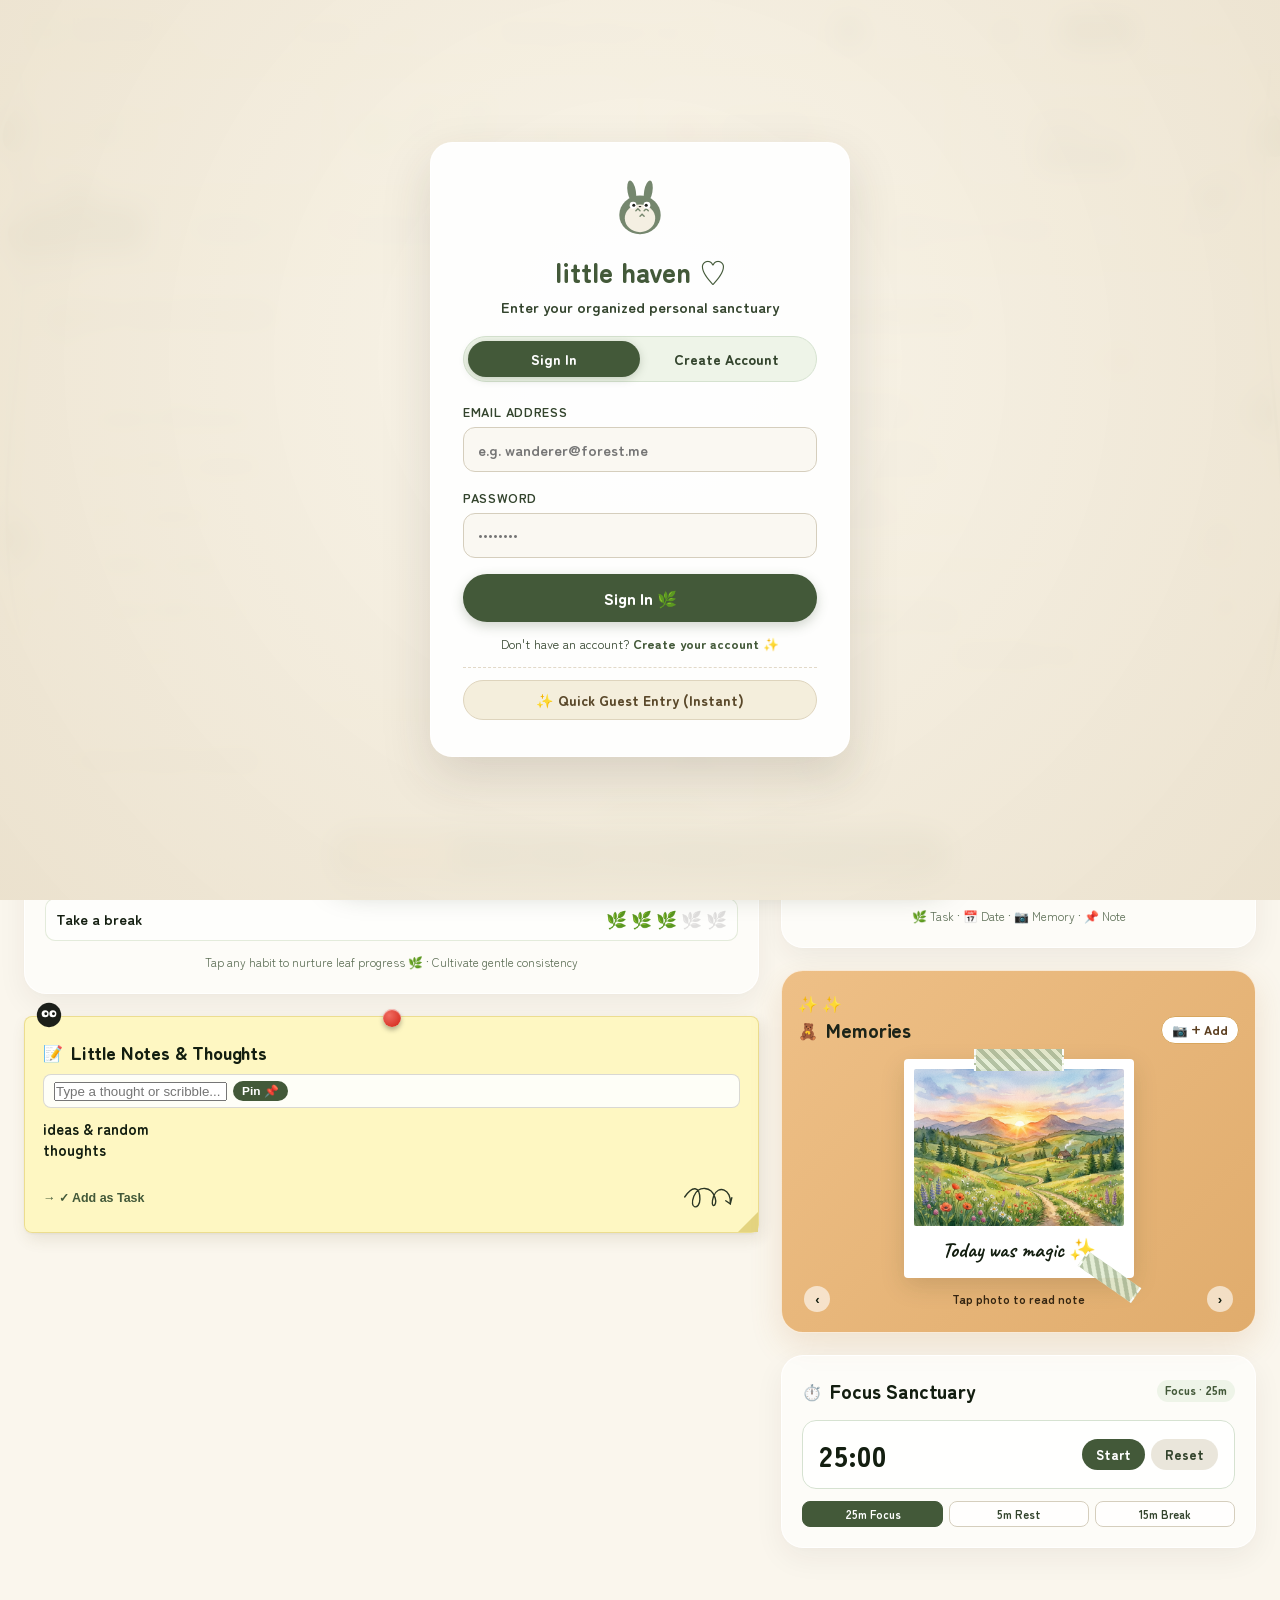
==== index.html @ bde81a7f "Initial commit" ====
<!DOCTYPE html>
<html lang="en">
<head>
  <meta charset="UTF-8">
  <meta name="viewport" content="width=device-width, initial-scale=1.0">
  <title>little haven ♡ · Cozy Studio Ghibli Forest Sanctuary Dashboard</title>
  <meta name="description" content="An organized, cozy personal life sanctuary and productivity dashboard designed with a Studio Ghibli nature aesthetic. Clear typography, structured layout, and calming ambient sounds.">
  
  <link rel="icon" type="image/svg+xml" href="data:image/svg+xml,<svg xmlns='http://www.w3.org/2000/svg' viewBox='0 0 32 32'><circle cx='16' cy='16' r='14' fill='%23475E3E'/><path d='M16 6 C10 12 10 20 16 26 C22 20 22 12 16 6 Z' fill='%23DCE3C8'/></svg>">
  
  <link rel="stylesheet" href="css/style.css">
</head>
<body>

  <!-- ========================================================================
       1. Login Page Gateway Overlay (Two Options: Sign In & Create Account)
       ======================================================================== -->
  <div class="login-gateway-overlay" id="loginGatewayOverlay">
    <div class="login-card">
      <!-- Totoro Welcome Icon -->
      <div class="login-totoro-icon">
        <svg viewBox="0 0 80 84" width="56" height="58">
          <ellipse cx="28" cy="18" rx="6" ry="16" fill="#75876E" transform="rotate(-10 28 18)" />
          <ellipse cx="52" cy="18" rx="6" ry="16" fill="#75876E" transform="rotate(10 52 18)" />
          <ellipse cx="40" cy="52" rx="30" ry="28" fill="#75876E" />
          <ellipse cx="40" cy="57" rx="22" ry="20" fill="#F4EFE2" />
          <path d="M34 46 L37 43 L40 46 M46 46 L49 43 L52 46 M40 54 L43 51 L46 54" stroke="#75876E" stroke-width="2" stroke-linecap="round" fill="none" />
          <circle cx="30" cy="38" r="5" fill="#FFFFFF" />
          <circle cx="50" cy="38" r="5" fill="#FFFFFF" />
          <circle cx="31" cy="38" r="2.2" fill="#1C1F1A" />
          <circle cx="49" cy="38" r="2.2" fill="#1C1F1A" />
          <ellipse cx="40" cy="40" rx="2" ry="1" fill="#1C1F1A" />
        </svg>
      </div>

      <h2 class="login-title">little haven ♡</h2>
      <p class="login-subtitle">Enter your organized personal sanctuary</p>

      <!-- Two-Option Switch: Sign In & Create Your Account -->
      <div class="login-tabs-bar">
        <button type="button" class="login-tab-pill active" id="authTabBtnSignin" onclick="App.switchAuthTab('signin')">
          Sign In
        </button>
        <button type="button" class="login-tab-pill" id="authTabBtnRegister" onclick="App.switchAuthTab('register')">
          Create Account
        </button>
      </div>

      <!-- Auth Error Alert -->
      <div class="auth-error-msg" id="authErrorMessage"></div>

      <!-- Option 1: Sign In Form -->
      <form id="authFormSignin" onsubmit="App.handleSignIn(event);">
        <div class="login-form-group">
          <label class="login-label" for="loginEmail">Email Address</label>
          <input type="email" id="loginEmail" class="login-input" placeholder="e.g. wanderer@forest.me" required />
        </div>

        <div class="login-form-group">
          <label class="login-label" for="loginPassword">Password</label>
          <input type="password" id="loginPassword" class="login-input" placeholder="••••••••" required />
        </div>

        <button type="submit" class="login-btn-submit">
          Sign In 🌿
        </button>

        <p style="margin-top:12px; font-size:0.8rem; color:var(--c-text-muted);">
          Don't have an account? 
          <a href="javascript:void(0)" onclick="App.switchAuthTab('register')" style="color:var(--c-bar-green); font-weight:800; text-decoration:none;">Create your account ✨</a>
        </p>
      </form>

      <!-- Option 2: Create Your Account Form -->
      <form id="authFormRegister" style="display:none;" onsubmit="App.handleRegister(event);">
        <div class="login-form-group">
          <label class="login-label" for="regName">Your Name / Nickname</label>
          <input type="text" id="regName" class="login-input" placeholder="e.g. Forest Wanderer" required />
        </div>

        <div class="login-form-group">
          <label class="login-label" for="regEmail">Email Address</label>
          <input type="email" id="regEmail" class="login-input" placeholder="e.g. wanderer@forest.me" required />
        </div>

        <div class="login-form-group">
          <label class="login-label" for="regPassword">Create Password</label>
          <input type="password" id="regPassword" class="login-input" placeholder="At least 6 characters" minlength="4" required />
        </div>

        <div class="login-form-group">
          <label class="login-label" for="regConfirmPassword">Confirm Password</label>
          <input type="password" id="regConfirmPassword" class="login-input" placeholder="Repeat password" minlength="4" required />
        </div>

        <button type="submit" class="login-btn-submit" style="background:#557248;">
          Create Your Account 🌸
        </button>

        <p style="margin-top:12px; font-size:0.8rem; color:var(--c-text-muted);">
          Already have an account? 
          <a href="javascript:void(0)" onclick="App.switchAuthTab('signin')" style="color:var(--c-bar-green); font-weight:800; text-decoration:none;">Sign In 🌿</a>
        </p>
      </form>

      <div style="margin-top: 14px; border-top: 1px dashed #E2D9C8; padding-top: 12px;">
        <button type="button" class="login-guest-btn" onclick="App.quickGuestLogin()">
          ✨ Quick Guest Entry (Instant)
        </button>
      </div>
    </div>
  </div>

  <!-- Ambient Floating Leaves Canvas -->
  <canvas id="ambientLeavesCanvas" class="ambient-particles-canvas"></canvas>

  <!-- Left Ivy Leaves & Vine Frame (With Corner Soot Sprites & Acorns) -->
  <div class="side-ivy-container side-ivy-left" aria-hidden="true">
    <svg viewBox="0 0 140 700" width="140" height="700" fill="none">
      <path d="M20 0 Q 35 150 15 320 T 25 580" stroke="#465B3E" stroke-width="3" stroke-linecap="round" />
      <path d="M25 60 Q 65 90 70 140" stroke="#5B7347" stroke-width="2" />
      <path d="M20 200 Q 60 220 55 280" stroke="#5B7347" stroke-width="2" />
      <path d="M22 380 Q 70 410 60 480" stroke="#5B7347" stroke-width="2" />
      <path d="M15 40 C -5 60 0 90 25 80 C 45 70 35 45 15 40 Z" fill="#5A7347" />
      <path d="M68 135 C 50 120 60 90 85 105 C 105 120 90 150 68 135 Z" fill="#6B8554" />
      <path d="M22 190 C 0 170 5 140 30 155 C 50 170 40 200 22 190 Z" fill="#526A40" />
      <path d="M55 275 C 35 260 45 230 70 245 C 90 260 75 290 55 275 Z" fill="#6B8554" />
      <path d="M18 490 C -2 470 5 440 28 455 C 48 470 38 500 18 490 Z" fill="#5A7347" />
      <path d="M48 560 C 30 545 40 515 65 530 C 85 545 70 575 48 560 Z" fill="#6B8554" />
      
      <!-- Top Left Acorns -->
      <g transform="translate(18, 95)">
        <ellipse cx="6" cy="4" rx="7" ry="4" fill="#624220" />
        <ellipse cx="6" cy="11" rx="6" ry="7" fill="#C28B4E" />
      </g>
      <g transform="translate(28, 102)">
        <ellipse cx="6" cy="4" rx="6" ry="3.5" fill="#624220" />
        <ellipse cx="6" cy="10" rx="5" ry="6.5" fill="#D49A58" />
      </g>

      <!-- Top Left Soot Sprite -->
      <g class="soot-sprite-buddy" transform="translate(58, 38)" style="cursor:pointer;" title="Click soot sprite!">
        <circle cx="16" cy="16" r="14" fill="#1C1F1A" />
        <circle cx="11" cy="13" r="5" fill="#FFFFFF" />
        <circle cx="21" cy="13" r="5" fill="#FFFFFF" />
        <circle cx="12" cy="13" r="2" fill="#151713" />
        <circle cx="22" cy="13" r="2" fill="#151713" />
      </g>

      <!-- Bottom Left Soot Sprite -->
      <g class="soot-sprite-buddy" transform="translate(36, 510)" style="cursor:pointer;" title="Click soot sprite!">
        <circle cx="16" cy="16" r="14" fill="#1C1F1A" />
        <circle cx="11" cy="13" r="5" fill="#FFFFFF" />
        <circle cx="21" cy="13" r="5" fill="#FFFFFF" />
        <circle cx="12" cy="13" r="2" fill="#151713" />
        <circle cx="22" cy="13" r="2" fill="#151713" />
      </g>
    </svg>
  </div>

  <!-- Right Ivy Leaves & Vine Frame -->
  <div class="side-ivy-container side-ivy-right" aria-hidden="true">
    <svg viewBox="0 0 140 700" width="140" height="700" fill="none">
      <path d="M120 0 Q 105 160 125 340 T 115 620" stroke="#465B3E" stroke-width="3" stroke-linecap="round" />
      <path d="M120 70 Q 75 100 70 150" stroke="#5B7347" stroke-width="2" />
      <path d="M125 45 C 145 65 140 95 115 85 C 95 75 105 50 125 45 Z" fill="#5A7347" />
      <path d="M72 145 C 90 130 80 100 55 115 C 35 130 50 160 72 145 Z" fill="#6B8554" />
      <path d="M110 320 C 130 340 125 370 100 360 C 80 350 90 325 110 320 Z" fill="#5A7347" />
      <path d="M75 480 C 95 465 85 435 60 450 C 40 465 55 495 75 480 Z" fill="#6B8554" />
      
      <!-- Top Right Soot Sprite -->
      <g class="soot-sprite-buddy" transform="translate(62, 85)" style="cursor:pointer;" title="Click soot sprite!">
        <circle cx="16" cy="16" r="14" fill="#1C1F1A" />
        <circle cx="11" cy="14" r="5" fill="#FFFFFF" />
        <circle cx="21" cy="14" r="5" fill="#FFFFFF" />
        <circle cx="11" cy="14" r="2" fill="#151713" />
        <circle cx="21" cy="14" r="2" fill="#151713" />
      </g>

      <!-- Bottom Right Mushroom -->
      <g transform="translate(38, 545)">
        <path d="M18 20 C 8 20 6 10 18 8 C 30 10 28 20 18 20 Z" fill="#C94A3D" />
        <circle cx="14" cy="13" r="1.5" fill="#FFF5EA" />
        <circle cx="22" cy="12" r="1.2" fill="#FFF5EA" />
        <path d="M16 20 L16 30 L20 30 L20 20 Z" fill="#F4EEDC" />
      </g>

      <!-- Bottom Right Soot Sprite with Konpeito Candy -->
      <g class="soot-sprite-buddy" transform="translate(60, 520)" style="cursor:pointer;" title="Click soot sprite!">
        <circle cx="16" cy="16" r="14" fill="#1C1F1A" />
        <circle cx="11" cy="14" r="5" fill="#FFFFFF" />
        <circle cx="21" cy="14" r="5" fill="#FFFFFF" />
        <circle cx="11" cy="14" r="2" fill="#151713" />
        <circle cx="21" cy="14" r="2" fill="#151713" />
        <!-- Little Star Candy -->
        <polygon points="4,22 6,26 10,26 7,29 8,33 4,30 0,33 1,29 -2,26 2,26" fill="#F7D486" />
      </g>
    </svg>
  </div>

  <!-- ========================================================================
       Executive Dashboard Top Bar (Branding, Live Clock, Soundscape, Profile)
       ======================================================================== -->
  <header class="top-bar-full">
    <div class="top-bar-inner">
      <!-- Left: Logo & Sanctuary Status -->
      <div class="top-brand-left" onclick="App.switchDashboardView('overview')" title="little haven sanctuary · Return to Overview">
        <div class="brand-crest-leaf">🌿</div>
        <div class="brand-text-block">
          <div class="brand-title">little haven <span class="brand-heart-sparkle">♡</span></div>
          <div class="brand-status-tag"><span class="status-pulse-dot"></span> Desk Sanctuary Active</div>
        </div>
      </div>

      <!-- Center: Live Real-Time Clock & Rotating Quote -->
      <div class="top-center-chronos">
        <div class="live-clock-pill">
          <span class="live-clock-time" id="liveClockTime">12:00 PM</span>
          <span class="live-clock-sep">•</span>
          <span class="live-clock-date" id="liveClockDate">Thursday, Oct 16</span>
        </div>
        <div class="cozy-quote-pill" title="Click for new inspiration" onclick="App.shuffleQuote()">
          <span class="quote-leaf">✨</span>
          <span class="quote-text" id="dailyQuoteText">Take today one thing at a time ✨</span>
          <button class="quote-refresh-btn" type="button" title="Shuffle quote">↻</button>
        </div>
      </div>

      <!-- Right: Ambient Audio Controller, Quick Add, User Profile -->
      <div class="top-actions-right">
        <!-- Ambient Forest Soundscape Mini Player -->
        <div class="ambient-sound-pill" id="ambientSoundPill" title="Forest Soundscape Sanctuary">
          <button type="button" class="sound-play-toggle-btn" id="soundPlayToggleBtn" onclick="App.toggleAmbientSound()" title="Toggle ambient sounds">
            <span id="soundPlayIcon">▶</span>
          </button>
          <div class="sound-track-info">
            <div class="sound-wave-bars" id="soundWaveBars">
              <span></span><span></span><span></span><span></span>
            </div>
            <select class="sound-track-select" id="soundTrackSelect" onchange="App.changeAmbientTrack(this.value)">
              <option value="rain">🌧️ Rain</option>
              <option value="breeze">🍃 Breeze</option>
              <option value="birds">🐦 Birds</option>
            </select>
          </div>
          <input type="range" class="sound-vol-slider" id="soundVolSlider" min="0" max="1" step="0.05" value="0.45" oninput="App.changeAmbientVolume(this.value)" title="Volume Slider" />
        </div>

        <!-- Quick "+ New" Master Add Action -->
        <div class="quick-add-dropdown-container">
          <button type="button" class="btn-quick-add-master" onclick="App.toggleQuickAddMenu()" title="Quick Add New Item">
            <span class="plus-symbol">+</span> <span>New</span>
          </button>
          <div class="quick-add-menu-popover" id="quickAddMenuPopover">
            <button type="button" onclick="App.openQuickAddTask()"><span class="menu-icon">✓</span> Add Task</button>
            <button type="button" onclick="App.openQuickAddEvent()"><span class="menu-icon">📅</span> Add Date/Event</button>
            <button type="button" onclick="App.openQuickAddNote()"><span class="menu-icon">📝</span> Add Sticky Note</button>
            <button type="button" onclick="App.openAddMemoryModal()"><span class="menu-icon">📷</span> Save Memory Photo</button>
          </div>
        </div>

        <!-- User Profile Pill -->
        <button type="button" class="user-profile-crest-btn" onclick="App.openAccountModal()" title="View Account & Stats">
          <span class="user-crest-avatar">🍃</span>
          <span class="user-crest-name" id="topBarUserName">Wanderer</span>
        </button>
      </div>
    </div>
  </header>

  <!-- ========================================================================
       Dashboard Container & Organized Architecture
       ======================================================================== -->
  <div class="dashboard-wrapper">

    <!-- KPI Metrics Summary Ribbon (4 Organized At-A-Glance Metric Tiles) -->
    <section class="dashboard-kpi-strip" aria-label="Sanctuary Metrics Overview">
      <!-- Metric 1: Tasks Today Progress -->
      <div class="kpi-card kpi-card-tasks" onclick="App.switchDashboardView('tasks')" title="Click to view full Task Board">
        <div class="kpi-icon-badge">📋</div>
        <div class="kpi-content">
          <div class="kpi-label">Today's Tasks</div>
          <div class="kpi-value-row">
            <span class="kpi-main-num" id="kpiTasksDone">0</span>
            <span class="kpi-sub-num" id="kpiTasksTotal">/ 0 done</span>
            <span class="kpi-badge-pct" id="kpiTasksPct">0%</span>
          </div>
          <div class="kpi-progress-track">
            <div class="kpi-progress-fill" id="kpiTasksFill" style="width: 0%;"></div>
          </div>
        </div>
      </div>

      <!-- Metric 2: Habit Garden Streaks -->
      <div class="kpi-card kpi-card-habits" onclick="App.switchDashboardView('habits')" title="Click to view Habit Garden">
        <div class="kpi-icon-badge">🌱</div>
        <div class="kpi-content">
          <div class="kpi-label">Habit Garden</div>
          <div class="kpi-value-row">
            <span class="kpi-main-num" id="kpiHabitsNurtured">0</span>
            <span class="kpi-sub-num" id="kpiHabitsTotal">/ 3 nurtured</span>
            <span class="kpi-badge-pct" id="kpiHabitsStreak">Streaks Active</span>
          </div>
          <div class="kpi-leaf-row" id="kpiHabitLeaves">
            <span class="kpi-mini-leaf">🍃</span>
            <span class="kpi-mini-leaf">🍃</span>
            <span class="kpi-mini-leaf">🍃</span>
          </div>
        </div>
      </div>

      <!-- Metric 3: Next Upcoming Milestone -->
      <div class="kpi-card kpi-card-agenda" onclick="App.switchDashboardView('calendar')" title="Click to view Calendar & Events">
        <div class="kpi-icon-badge">📅</div>
        <div class="kpi-content">
          <div class="kpi-label">Next Deadline</div>
          <div class="kpi-deadline-title" id="kpiNextEventTitle">Submissions 📋</div>
          <div class="kpi-deadline-time" id="kpiNextEventDays">In 3 days</div>
        </div>
      </div>

      <!-- Metric 4: Focus Pomodoro Sanctuary Preview -->
      <div class="kpi-card kpi-card-focus" onclick="App.switchDashboardView('focus')" title="Click to enter Focus Sanctuary">
        <div class="kpi-icon-badge">⏱️</div>
        <div class="kpi-content">
          <div class="kpi-label">Focus Sanctuary</div>
          <div class="kpi-value-row">
            <span class="kpi-main-num" id="kpiFocusTime">25:00</span>
            <span class="kpi-focus-status" id="kpiFocusStatus">Ready</span>
          </div>
          <div class="kpi-focus-actions">
            <button type="button" class="kpi-btn-focus-quick" id="kpiQuickFocusBtn" onclick="event.stopPropagation(); App.togglePomodoro();">
              ▶ Start Focus
            </button>
          </div>
        </div>
      </div>
    </section>

    <!-- Organized Dashboard Navigation & View Bar -->
    <nav class="dashboard-tabs-nav" aria-label="Dashboard Workspace Views">
      <div class="dash-tabs-scroll-container">
        <button type="button" class="dash-tab-btn active" data-view="overview" onclick="App.switchDashboardView('overview')">
          <span class="tab-icon">🌿</span>
          <span>Overview</span>
        </button>
        <button type="button" class="dash-tab-btn" data-view="tasks" onclick="App.switchDashboardView('tasks')">
          <span class="tab-icon">✓</span>
          <span>Task Board</span>
          <span class="tab-counter-badge" id="tabBadgeTasks">0</span>
        </button>
        <button type="button" class="dash-tab-btn" data-view="calendar" onclick="App.switchDashboardView('calendar')">
          <span class="tab-icon">📅</span>
          <span>Calendar & Agenda</span>
        </button>
        <button type="button" class="dash-tab-btn" data-view="habits" onclick="App.switchDashboardView('habits')">
          <span class="tab-icon">🌱</span>
          <span>Habits Garden</span>
        </button>
        <button type="button" class="dash-tab-btn" data-view="notes" onclick="App.switchDashboardView('notes')">
          <span class="tab-icon">📝</span>
          <span>Notes & Scratchpad</span>
        </button>
        <button type="button" class="dash-tab-btn" data-view="memories" onclick="App.switchDashboardView('memories')">
          <span class="tab-icon">📷</span>
          <span>Memories Scrapbook</span>
        </button>
        <button type="button" class="dash-tab-btn" data-view="focus" onclick="App.switchDashboardView('focus')">
          <span class="tab-icon">⏱️</span>
          <span>Focus Pomodoro</span>
        </button>
      </div>
    </nav>

    <!-- ======================================================================
         VIEW 1: OVERVIEW DASHBOARD (Master 2-Column Structured Sanctuary Desk)
         ====================================================================== -->
    <main class="dashboard-view-panel active" id="viewOverview">
      <div class="organized-dashboard-grid">

        <!-- Left Column: Primary Productivity Hub (62% width) -->
        <div class="dash-col-primary">

          <!-- 1. Daily Tasks Hub -->
          <div class="haven-card task-card-hub" id="cardTasksOverview">
            <!-- Totoro Buddy Sitting on Top Left of Task Card -->
            <div class="totoro-buddy" id="totoroBuddy" title="Totoro says: One gentle step at a time! 🌿">
              <svg viewBox="0 0 80 84" width="42" height="44">
                <ellipse cx="28" cy="18" rx="6" ry="16" fill="#75876E" transform="rotate(-10 28 18)" />
                <ellipse cx="52" cy="18" rx="6" ry="16" fill="#75876E" transform="rotate(10 52 18)" />
                <ellipse cx="40" cy="52" rx="30" ry="28" fill="#75876E" />
                <ellipse cx="40" cy="57" rx="22" ry="20" fill="#F4EFE2" />
                <path d="M34 46 L37 43 L40 46 M46 46 L49 43 L52 46 M40 54 L43 51 L46 54" stroke="#75876E" stroke-width="2" stroke-linecap="round" fill="none" />
                <circle cx="30" cy="38" r="5" fill="#FFFFFF" />
                <circle cx="50" cy="38" r="5" fill="#FFFFFF" />
                <circle cx="31" cy="38" r="2.2" fill="#1C1F1A" />
                <circle cx="49" cy="38" r="2.2" fill="#1C1F1A" />
                <ellipse cx="40" cy="40" rx="2" ry="1" fill="#1C1F1A" />
              </svg>
            </div>

            <div class="acorns-decor-top">
              <svg viewBox="0 0 40 40" width="32" height="32">
                <g transform="rotate(15 20 20)">
                  <ellipse cx="14" cy="12" rx="7" ry="4" fill="#583818" />
                  <ellipse cx="14" cy="18" rx="6" ry="8" fill="#C88E4B" />
                  <ellipse cx="26" cy="14" rx="6.5" ry="3.8" fill="#583818" />
                  <ellipse cx="26" cy="20" rx="5.5" ry="7.5" fill="#D49A58" />
                </g>
              </svg>
            </div>

            <div class="card-title-row">
              <div class="card-title-left">
                <span class="card-leaf-icon">🌿</span>
                <h2 class="card-title">Daily Tasks & Checklist</h2>
              </div>
              <!-- Filter chips for fast task scoping -->
              <div class="task-filter-pills-row">
                <button type="button" class="task-pill-filter active" data-filter="all" onclick="App.setTaskFilter('all')">All</button>
                <button type="button" class="task-pill-filter" data-filter="today" onclick="App.setTaskFilter('today')">Today</button>
                <button type="button" class="task-pill-filter" data-filter="upcoming" onclick="App.setTaskFilter('upcoming')">Upcoming</button>
                <button type="button" class="task-pill-filter" data-filter="done" onclick="App.setTaskFilter('done')">Completed</button>
              </div>
            </div>

            <!-- Dynamic Inline Add Task Input -->
            <form class="task-add-bar-top" onsubmit="event.preventDefault(); App.addInlineTask();">
              <input type="text" id="taskInlineInput" class="task-add-input-main" placeholder="Add a new gentle task..." required />
              <select id="taskInlineCategory" class="task-add-category-select" title="Choose category">
                <option value="General">General</option>
                <option value="GATE Prep">GATE Prep</option>
                <option value="NPTEL">NPTEL</option>
                <option value="Coding">Coding</option>
                <option value="Study">Study</option>
                <option value="Wellness">Wellness</option>
              </select>
              <input type="date" id="taskInlineDate" class="task-add-date-input" title="Scheduled date" />
              <button type="submit" class="btn-task-add-submit" title="Add & save task">+</button>
            </form>

            <!-- Tasks List Container -->
            <div class="task-pills-list" id="tasksListContainer">
              <!-- Rendered dynamically by App.renderTasks() -->
            </div>
          </div>

          <!-- 2. Goals & Habits Garden -->
          <div class="haven-card habit-card-hub" id="cardHabitsOverview">
            <div class="card-title-row">
              <div class="card-title-left">
                <span class="card-sprout-icon">🌱</span>
                <h2 class="card-title">Goals & Habit Garden</h2>
              </div>
              <button type="button" class="card-action-mini-btn" onclick="App.toggleAddHabitForm()">+ Add Habit</button>
            </div>

            <!-- Inline Add Habit Form (Collapsible) -->
            <form id="inlineAddHabitForm" style="display:none; margin-bottom:12px; gap:8px;" onsubmit="event.preventDefault(); App.saveInlineHabit();">
              <input type="text" id="newHabitNameInput" placeholder="Habit name (e.g. Morning Tea & Reading 🍵)..." class="task-add-input-main" style="padding:8px 12px; background:#FFF; border:1px solid #C4D6BD; border-radius:10px;" required />
              <button type="submit" class="btn-task-add-submit" style="width:auto; padding:0 14px; border-radius:10px; font-size:0.85rem;">Save</button>
            </form>

            <!-- Habits Branch Items -->
            <div class="habits-branch-items" id="habitsListContainer">
              <!-- Rendered dynamically by App.renderHabits() -->
            </div>

            <p class="habit-footer-tip">
              Tap any habit to nurture leaf progress 🌿 · Cultivate gentle consistency
            </p>
          </div>

          <!-- 3. Little Notes & Thoughts Scratchpad -->
          <div class="haven-card notes-card-hub" id="cardNotesOverview">
            <div class="sticky-note-card">
              <div class="sticky-push-pin-red"></div>
              
              <!-- Soot Sprite Perch -->
              <div class="soot-sprite-note-perch" title="A soot sprite watching over your doodles!">
                <svg viewBox="0 0 100 100" width="32" height="32">
                  <circle cx="50" cy="50" r="38" fill="#1C1F1A" />
                  <circle cx="38" cy="46" r="11" fill="#FFFFFF" />
                  <circle cx="62" cy="46" r="11" fill="#FFFFFF" />
                  <circle cx="40" cy="46" r="4.5" fill="#151713" />
                  <circle cx="64" cy="46" r="4.5" fill="#151713" />
                </svg>
              </div>

              <div>
                <div class="card-title-row" style="margin-bottom:8px;">
                  <div class="card-title-left">
                    <span>📝</span>
                    <h2 class="card-title" style="font-size:1.15rem;">Little Notes & Thoughts</h2>
                  </div>
                </div>

                <!-- Prompt-Free Inline Add Thought Input -->
                <form class="thought-add-bar-inline" onsubmit="event.preventDefault(); App.addInlineThought();">
                  <input type="text" id="thoughtInlineInput" class="thought-add-input-main" placeholder="Type a thought or scribble..." required />
                  <button type="submit" class="btn-thought-pin">Pin 📌</button>
                </form>

                <div class="note-body-text" id="stickyNoteContent">
                  ideas & random<br>thoughts
                </div>
              </div>

              <div style="display:flex; align-items:center; justify-content:space-between; margin-top:10px;">
                <button type="button" class="mini-creation-sketch" onclick="App.convertNoteToTask()" title="Click to convert note into a task!">
                  → ✓ Add as Task
                </button>

                <svg viewBox="0 0 80 50" width="65" height="38" fill="none" stroke="#2B3624" stroke-width="1.8" stroke-linecap="round">
                  <path d="M10 25 C 20 10 30 10 30 28 C 30 42 15 42 22 24 C 28 10 45 10 50 26 C 54 38 42 42 48 24 C 54 8 72 15 70 34" />
                  <path d="M64 30 L 70 34 L 72 26" stroke-width="1.8" />
                </svg>
              </div>
            </div>
          </div>

        </div>

        <!-- Right Column: Timeline, Calendar & Serenity Widgets (38% width) -->
        <div class="dash-col-secondary">

          <!-- 4. Upcoming Deadlines & Milestones -->
          <div class="haven-card dates-card-hub" id="cardDatesOverview">
            <div class="dates-decor-mushrooms">
              <svg viewBox="0 0 50 50" width="36" height="36">
                <path d="M22 28 C 12 28 10 16 22 14 C 34 16 32 28 22 28 Z" fill="#C94A3D" />
                <circle cx="18" cy="20" r="1.8" fill="#FFF5EA" />
                <circle cx="25" cy="18" r="1.5" fill="#FFF5EA" />
                <path d="M20 28 L20 40 L24 40 L24 28 Z" fill="#F4EEDC" />
                <path d="M34 32 C 26 32 26 22 34 20 C 42 22 42 32 34 32 Z" fill="#D98A52" />
                <path d="M33 32 L33 42 L36 42 L36 32 Z" fill="#F4EEDC" />
              </svg>
            </div>

            <div class="card-title-row">
              <div class="card-title-left">
                <span class="card-calendar-icon">📅</span>
                <h2 class="card-title">Upcoming Dates</h2>
              </div>
            </div>

            <!-- Inline Add Date Bar -->
            <form class="date-add-bar-inline" onsubmit="event.preventDefault(); App.addInlineUpcomingDate();">
              <input type="text" id="dateInlineTitle" class="date-add-input-main" placeholder="Event / submission..." required />
              <input type="date" id="dateInlineDate" class="date-add-date-picker" required />
              <button type="submit" class="btn-date-add-submit" title="Add date">+</button>
            </form>

            <!-- Timeline Agenda Container -->
            <div class="dates-timeline" id="milestonesListContainer">
              <!-- Rendered dynamically by App.renderMilestones() -->
            </div>
          </div>

          <!-- 5. Calendar Sanctuary Desk -->
          <div class="haven-card calendar-desk-hub" id="cardCalendarOverview">
            <div class="card-title-row">
              <div class="card-title-left">
                <span>📆</span>
                <h2 class="card-title">Calendar Desk</h2>
              </div>
            </div>

            <!-- Month & Year Navigation -->
            <div class="calendar-card-mini-nav">
              <button type="button" class="cal-mini-arrow-btn" onclick="App.calPrevMonth()" title="Previous month">‹</button>
              <span class="cal-mini-heading" id="calMiniMonthHeading">OCTOBER 2026</span>
              <button type="button" class="cal-mini-arrow-btn" onclick="App.calNextMonth()" title="Next month">›</button>
            </div>

            <!-- Mini Calendar Days Header -->
            <div class="calendar-mini-grid" style="margin-bottom:4px;">
              <div class="cal-mini-header-day">S</div>
              <div class="cal-mini-header-day">M</div>
              <div class="cal-mini-header-day">T</div>
              <div class="cal-mini-header-day">W</div>
              <div class="cal-mini-header-day">T</div>
              <div class="cal-mini-header-day">F</div>
              <div class="cal-mini-header-day">S</div>
            </div>

            <!-- Days Grid with Activity Doodlers -->
            <div class="calendar-mini-grid" id="calMiniGridDays">
              <!-- Rendered dynamically by App.renderCalendar() -->
            </div>

            <p style="font-size:0.75rem; color:var(--c-text-faint); text-align:center; margin-top:8px;">
              🌿 Task · 📅 Date · 📷 Memory · 📌 Note
            </p>
          </div>

          <!-- 6. Memories Polaroid Showcase -->
          <div class="haven-card memories-card-amber" id="cardMemoriesOverview">
            <span class="memories-sparkle-decor top-right">✨</span>
            <span class="memories-sparkle-decor bottom-left">✨</span>

            <div class="card-title-row">
              <div class="card-title-left">
                <span>🧸</span>
                <h2 class="card-title" style="color:#1C2419;">Memories</h2>
              </div>
              <button type="button" class="card-action-mini-btn" style="background:#FFF; color:#5B3E1F; border-color:#D8A65E;" onclick="App.openAddMemoryModal()">📷 + Add</button>
            </div>

            <!-- Polaroid Photo Frame -->
            <div class="polaroid-frame-container" id="polaroidCardActive" title="Click to view full memory & personal note!">
              <!-- Rendered dynamically by App.renderMemories() -->
            </div>

            <!-- Memory Navigation Controls -->
            <div class="memory-actions-row">
              <button type="button" class="mem-nav-arrow" onclick="App.prevMemory()" title="Previous memory">‹</button>
              <span style="font-size:0.75rem; color:#362612; font-weight:700;">Tap photo to read note</span>
              <button type="button" class="mem-nav-arrow" onclick="App.nextMemory()" title="Next memory">›</button>
            </div>
          </div>

          <!-- 7. Focus Pomodoro Mini Desk Widget -->
          <div class="haven-card pomodoro-mini-hub">
            <div class="card-title-row">
              <div class="card-title-left">
                <span>⏱️</span>
                <h2 class="card-title">Focus Sanctuary</h2>
              </div>
              <span class="focus-mode-badge" id="focusModeBadge">Focus · 25m</span>
            </div>

            <div class="pomodoro-mini-display">
              <div class="pomodoro-mini-time" id="pomodoroMiniTime">25:00</div>
              <div class="pomodoro-mini-controls">
                <button type="button" class="btn-pomo-ctrl main" id="pomoMiniStartBtn" onclick="App.togglePomodoro()">Start</button>
                <button type="button" class="btn-pomo-ctrl reset" onclick="App.resetPomodoro()">Reset</button>
              </div>
            </div>

            <div class="pomodoro-modes-row">
              <button type="button" class="pomo-mode-chip active" onclick="App.setPomodoroMode('focus')">25m Focus</button>
              <button type="button" class="pomo-mode-chip" onclick="App.setPomodoroMode('short')">5m Rest</button>
              <button type="button" class="pomo-mode-chip" onclick="App.setPomodoroMode('long')">15m Break</button>
            </div>
          </div>

        </div>
      </div>
    </main>

    <!-- ======================================================================
         VIEW 2: DEDICATED TASK BOARD WORKSPACE
         ====================================================================== -->
    <section class="dashboard-view-panel" id="viewTasks">
      <div class="dedicated-view-container">
        <div class="view-header-row">
          <div>
            <h2 class="view-title">✓ Task Board & Productivity</h2>
            <p class="view-subtitle">Organized by deadlines, categories, and peaceful completion.</p>
          </div>
          <button type="button" class="btn-primary-action" onclick="document.getElementById('dedicatedTaskInput').focus()">
            + New Task
          </button>
        </div>

        <!-- Task Filter & Search Toolbar -->
        <div class="dedicated-task-toolbar">
          <div class="task-search-box">
            <span>🔍</span>
            <input type="text" id="taskSearchInput" placeholder="Search tasks by keyword..." oninput="App.renderDedicatedTasks()" />
          </div>

          <!-- Status Filters -->
          <div class="task-filter-pills-row">
            <button type="button" class="task-pill-filter active" data-filter="all" onclick="App.setTaskFilter('all')">All</button>
            <button type="button" class="task-pill-filter" data-filter="today" onclick="App.setTaskFilter('today')">Today</button>
            <button type="button" class="task-pill-filter" data-filter="upcoming" onclick="App.setTaskFilter('upcoming')">Upcoming</button>
            <button type="button" class="task-pill-filter" data-filter="done" onclick="App.setTaskFilter('done')">Completed</button>
          </div>

          <!-- Category Filter Dropdown -->
          <select id="taskCategoryFilter" class="task-add-category-select" onchange="App.renderDedicatedTasks()">
            <option value="all">All Categories</option>
            <option value="General">General</option>
            <option value="GATE Prep">GATE Prep</option>
            <option value="NPTEL">NPTEL</option>
            <option value="Prep">Prep</option>
            <option value="Coding">Coding</option>
            <option value="Study">Study</option>
            <option value="Wellness">Wellness</option>
          </select>
        </div>

        <!-- Add Task Full Bar -->
        <form class="dedicated-task-add-form" onsubmit="event.preventDefault(); App.addDedicatedTask();">
          <input type="text" id="dedicatedTaskInput" placeholder="Add task title..." class="task-add-input-main" required />
          <select id="dedicatedTaskCategory" class="task-add-category-select">
            <option value="General">General</option>
            <option value="GATE Prep">GATE Prep</option>
            <option value="NPTEL">NPTEL</option>
            <option value="Prep">Prep</option>
            <option value="Coding">Coding</option>
            <option value="Study">Study</option>
            <option value="Wellness">Wellness</option>
          </select>
          <input type="date" id="dedicatedTaskDate" class="task-add-date-input" />
          <button type="submit" class="btn-primary-action">+ Add Task</button>
        </form>

        <!-- Dedicated Tasks List -->
        <div class="dedicated-tasks-grid" id="dedicatedTasksContainer">
          <!-- Rendered dynamically -->
        </div>
      </div>
    </section>

    <!-- ======================================================================
         VIEW 3: DEDICATED CALENDAR & TIMELINE
         ====================================================================== -->
    <section class="dashboard-view-panel" id="viewCalendar">
      <div class="dedicated-view-container">
        <div class="view-header-row">
          <div>
            <h2 class="view-title">📅 Calendar Sanctuary & Schedule</h2>
            <p class="view-subtitle">Review deadlines, past memories, and planned tasks across the month.</p>
          </div>
          <button type="button" class="btn-primary-action" onclick="App.openQuickAddEvent()">
            + Add Event
          </button>
        </div>

        <div class="dedicated-calendar-split">
          <!-- Big Interactive Calendar -->
          <div class="haven-card" style="min-height:480px;">
            <div class="calendar-card-mini-nav" style="margin-bottom:18px;">
              <button type="button" class="cal-mini-arrow-btn" onclick="App.calPrevMonth()">‹</button>
              <span class="cal-mini-heading" style="font-size:1.2rem;" id="dedicatedCalMonthHeading">OCTOBER 2026</span>
              <button type="button" class="cal-mini-arrow-btn" onclick="App.calNextMonth()">›</button>
            </div>

            <div class="calendar-mini-grid" style="margin-bottom:8px;">
              <div class="cal-mini-header-day">SUN</div>
              <div class="cal-mini-header-day">MON</div>
              <div class="cal-mini-header-day">TUE</div>
              <div class="cal-mini-header-day">WED</div>
              <div class="cal-mini-header-day">THU</div>
              <div class="cal-mini-header-day">FRI</div>
              <div class="cal-mini-header-day">SAT</div>
            </div>

            <div class="calendar-mini-grid" id="dedicatedCalGridDays" style="gap:8px;">
              <!-- Rendered dynamically -->
            </div>
          </div>

          <!-- Side Agenda Schedule -->
          <div class="haven-card">
            <div class="card-title-row">
              <h3 class="card-title">Timeline Agenda</h3>
              <span style="font-size:0.8rem; color:var(--c-text-faint);">Chronological</span>
            </div>
            <div class="dates-timeline" id="dedicatedMilestonesList">
              <!-- Rendered dynamically -->
            </div>
          </div>
        </div>
      </div>
    </section>

    <!-- ======================================================================
         VIEW 4: DEDICATED HABITS GARDEN
         ====================================================================== -->
    <section class="dashboard-view-panel" id="viewHabits">
      <div class="dedicated-view-container">
        <div class="view-header-row">
          <div>
            <h2 class="view-title">🌱 Goals & Habits Garden</h2>
            <p class="view-subtitle">Water your daily habits and watch your consistency blossom.</p>
          </div>
          <button type="button" class="btn-primary-action" onclick="App.toggleAddHabitForm()">
            + Add Habit
          </button>
        </div>

        <div class="habits-garden-grid" id="dedicatedHabitsContainer">
          <!-- Rendered dynamically -->
        </div>
      </div>
    </section>

    <!-- ======================================================================
         VIEW 5: DEDICATED NOTES & SCRATCHPAD
         ====================================================================== -->
    <section class="dashboard-view-panel" id="viewNotes">
      <div class="dedicated-view-container">
        <div class="view-header-row">
          <div>
            <h2 class="view-title">📝 Notes & Thoughts Scratchpad</h2>
            <p class="view-subtitle">Pin doodles, ideas, and reflections. Easily convert any thought into a task.</p>
          </div>
          <button type="button" class="btn-primary-action" onclick="App.openQuickAddNote()">
            + New Note
          </button>
        </div>

        <!-- Notes Search & Filter -->
        <div class="task-search-box" style="margin-bottom:20px; max-width:400px;">
          <span>🔍</span>
          <input type="text" id="notesSearchInput" placeholder="Search notes..." oninput="App.renderDedicatedNotes()" />
        </div>

        <div class="notes-pinboard-grid" id="dedicatedNotesContainer">
          <!-- Rendered dynamically -->
        </div>
      </div>
    </section>

    <!-- ======================================================================
         VIEW 6: DEDICATED MEMORIES SCRAPBOOK
         ====================================================================== -->
    <section class="dashboard-view-panel" id="viewMemories">
      <div class="dedicated-view-container">
        <div class="view-header-row">
          <div>
            <h2 class="view-title">📷 Memories Scrapbook</h2>
            <p class="view-subtitle">Capture gentle moments, golden hour walks, and memories to cherish.</p>
          </div>
          <button type="button" class="btn-primary-action" onclick="App.openAddMemoryModal()">
            + Add Memory Photo
          </button>
        </div>

        <div class="memories-scrapbook-grid" id="dedicatedMemoriesContainer">
          <!-- Rendered dynamically -->
        </div>
      </div>
    </section>

    <!-- ======================================================================
         VIEW 7: DEDICATED FOCUS POMODORO SANCTUARY
         ====================================================================== -->
    <section class="dashboard-view-panel" id="viewFocus">
      <div class="dedicated-view-container">
        <div class="focus-sanctuary-full">
          <div class="focus-header">
            <h2 class="view-title" style="font-size:2rem;">⏱️ Deep Focus Sanctuary</h2>
            <p class="view-subtitle">Eliminate noise. Immerse in calming focus sessions accompanied by forest audio.</p>
          </div>

          <div class="focus-mode-switcher-strip">
            <button type="button" class="pomo-mode-tab active" data-mode="focus" onclick="App.setPomodoroMode('focus')">25m Deep Work</button>
            <button type="button" class="pomo-mode-tab" data-mode="short" onclick="App.setPomodoroMode('short')">5m Tea Break</button>
            <button type="button" class="pomo-mode-tab" data-mode="long" onclick="App.setPomodoroMode('long')">15m Stroll</button>
          </div>

          <div class="focus-timer-ring-container">
            <svg class="focus-ring-svg" viewBox="0 0 300 300">
              <circle cx="150" cy="150" r="130" class="focus-ring-bg" />
              <circle cx="150" cy="150" r="130" class="focus-ring-progress" id="focusRingProgress" />
            </svg>
            <div class="focus-center-display">
              <div class="focus-huge-time" id="focusHugeTime">25:00</div>
              <div class="focus-status-text" id="focusHugeStatus">Ready for gentle focus</div>
            </div>
          </div>

          <div class="focus-action-buttons-row">
            <button type="button" class="btn-focus-master play" id="focusMasterPlayBtn" onclick="App.togglePomodoro()">
              Start Focus Session
            </button>
            <button type="button" class="btn-focus-master reset" onclick="App.resetPomodoro()">
              Reset Timer
            </button>
          </div>

          <!-- Ambient sound quick bar inside Focus view -->
          <div class="focus-sound-preset-row">
            <span style="font-size:0.85rem; font-weight:700; color:var(--c-text-muted);">Ambient Companion:</span>
            <button type="button" class="focus-sound-btn" onclick="App.startAmbientWithTrack('rain')">🌧️ Rain</button>
            <button type="button" class="focus-sound-btn" onclick="App.startAmbientWithTrack('breeze')">🍃 Breeze</button>
            <button type="button" class="focus-sound-btn" onclick="App.startAmbientWithTrack('birds')">🐦 Morning Birds</button>
            <button type="button" class="focus-sound-btn mute" onclick="App.stopAmbientSound()">🔇 Silence</button>
          </div>
        </div>
      </div>
    </section>

  </div>

  <!-- ========================================================================
       Modals: Memory Detail, Add Memory, Day Inspector, Account, Add Task
       ======================================================================== -->

  <!-- 1. Memory Detail & Note Viewer Modal -->
  <div class="modal-backdrop" id="memoryDetailModal" onclick="if(event.target === this) App.closeMemoryDetailModal()">
    <div class="modal-card-box">
      <button type="button" class="modal-close-btn" onclick="App.closeMemoryDetailModal()">✕</button>
      
      <div style="text-align:center;">
        <div class="modal-photo-wrapper">
          <img id="modalMemoryImg" src="" alt="Memory Photo" style="width:100%; height:100%; object-fit:cover;" />
        </div>
        <h3 id="modalMemoryCaption" style="font-family:var(--font-hand); font-size:1.6rem; color:var(--c-text-deep); margin-bottom:2px;"></h3>
        <span id="modalMemoryDate" style="font-size:0.75rem; font-weight:800; color:var(--c-text-faint); letter-spacing:0.08em; text-transform:uppercase;"></span>
      </div>

      <div class="modal-note-body" id="modalMemoryNote"></div>

      <div style="display:flex; justify-content:space-between; align-items:center; margin-top:18px;">
        <button type="button" onclick="App.deleteCurrentMemory()" style="background:transparent; border:none; color:#C94A3D; font-weight:700; font-size:0.85rem; cursor:pointer;">Delete Memory</button>
        <button type="button" onclick="App.closeMemoryDetailModal()" class="btn-primary-action" style="padding:6px 20px;">Done 🌸</button>
      </div>
    </div>
  </div>

  <!-- 2. Add Memory Creator Modal -->
  <div class="modal-backdrop" id="addMemoryModal" onclick="if(event.target === this) App.closeAddMemoryModal()">
    <div class="modal-card-box">
      <div style="display:flex; justify-content:space-between; align-items:center; margin-bottom:14px;">
        <h3 style="font-family:var(--font-main); font-weight:800; color:var(--c-text-deep);">📷 Add Picture to Memories</h3>
        <button type="button" class="modal-close-btn" onclick="App.closeAddMemoryModal()">✕</button>
      </div>

      <form onsubmit="App.saveNewMemory(event);">
        <div style="margin-bottom:12px;">
          <label style="font-size:0.8rem; font-weight:700; color:var(--c-text-muted); display:block; margin-bottom:4px;">Upload Picture From Computer</label>
          <input type="file" id="newMemFileInput" accept="image/*" style="width:100%; padding:8px; background:#FFF; border:1px solid #D6CEBE; border-radius:10px; font-size:0.85rem;" />
        </div>

        <div style="margin-bottom:12px;">
          <label style="font-size:0.8rem; font-weight:700; color:var(--c-text-muted); display:block; margin-bottom:4px;">Or Choose Ghibli Artwork Preset</label>
          <div style="display:flex; gap:8px; flex-wrap:wrap;">
            <label style="display:flex; align-items:center; gap:4px; font-size:0.8rem; cursor:pointer;">
              <input type="radio" name="presetMemRadio" value="assets/images/ghibli-sunset-hills.jpg" checked /> Sunset Hills
            </label>
            <label style="display:flex; align-items:center; gap:4px; font-size:0.8rem; cursor:pointer;">
              <input type="radio" name="presetMemRadio" value="assets/images/ghibli-cottage.jpg" /> Cottage
            </label>
            <label style="display:flex; align-items:center; gap:4px; font-size:0.8rem; cursor:pointer;">
              <input type="radio" name="presetMemRadio" value="assets/images/ghibli-study-tea.jpg" /> Tea Desk
            </label>
            <label style="display:flex; align-items:center; gap:4px; font-size:0.8rem; cursor:pointer;">
              <input type="radio" name="presetMemRadio" value="assets/images/ghibli-spirits.jpg" /> Spirits Forest
            </label>
          </div>
        </div>

        <div style="display:grid; grid-template-columns: 2fr 1fr; gap:10px; margin-bottom:12px;">
          <div>
            <label style="font-size:0.8rem; font-weight:700; color:var(--c-text-muted); display:block; margin-bottom:4px;">Caption</label>
            <input type="text" id="newMemCaption" placeholder="e.g. Autumn golden light ✨" style="width:100%; padding:9px 12px; border-radius:10px; border:1px solid #D6CEBE; font-family:var(--font-main); outline:none;" required />
          </div>
          <div>
            <label style="font-size:0.8rem; font-weight:700; color:var(--c-text-muted); display:block; margin-bottom:4px;">Date</label>
            <input type="date" id="newMemDate" style="width:100%; padding:8px 8px; border-radius:10px; border:1px solid #D6CEBE; font-family:var(--font-main); outline:none;" />
          </div>
        </div>

        <div style="margin-bottom:16px;">
          <label style="font-size:0.8rem; font-weight:700; color:var(--c-text-muted); display:block; margin-bottom:4px;">Write a Small Note / Story</label>
          <textarea id="newMemNote" placeholder="Write something memorable about this moment so you can open and remember it anytime..." style="width:100%; height:80px; padding:9px 12px; border-radius:10px; border:1px solid #D6CEBE; font-family:var(--font-main); outline:none; resize:none;"></textarea>
        </div>

        <div style="display:flex; justify-content:flex-end; gap:10px;">
          <button type="button" onclick="App.closeAddMemoryModal()" class="btn-cancel-action">Cancel</button>
          <button type="submit" class="btn-primary-action">Save Memory 📸</button>
        </div>
      </form>
    </div>
  </div>

  <!-- 3. Day Agenda Inspector Modal -->
  <div class="modal-backdrop" id="dayInspectorModal" onclick="if(event.target === this) App.closeDayInspector()">
    <div class="modal-card-box">
      <div style="display:flex; justify-content:space-between; align-items:center; margin-bottom:14px;">
        <h3 id="inspectorDateTitle" style="font-family:var(--font-main); font-weight:800; color:var(--c-text-deep);"></h3>
        <button type="button" class="modal-close-btn" onclick="App.closeDayInspector()">✕</button>
      </div>

      <div id="inspectorBody" style="background:#FFFFFF; border:1px solid #E4DCCF; border-radius:12px; padding:14px; max-height:220px; overflow-y:auto; margin-bottom:14px;"></div>

      <!-- Add Task for Selected Day -->
      <form style="display:flex; gap:8px; margin-bottom:12px;" onsubmit="event.preventDefault(); App.addTaskForSelectedDay();">
        <input type="text" id="inspectorTaskInput" placeholder="Add task for this date..." style="flex:1; padding:8px 12px; border:1px solid #C4D6BD; border-radius:10px; font-size:0.86rem; font-family:var(--font-main); outline:none;" required />
        <button type="submit" class="btn-primary-action" style="padding:6px 14px;">+ Add</button>
      </form>

      <div style="text-align:right;">
        <button type="button" onclick="App.closeDayInspector()" class="btn-cancel-action">Close</button>
      </div>
    </div>
  </div>

  <!-- 4. Account Details Modal -->
  <div class="modal-backdrop" id="accountDetailsModal" onclick="if(event.target === this) App.closeAccountModal()">
    <div class="modal-card-box" style="max-width:400px; padding:28px 24px;">
      <button type="button" class="modal-close-btn" onclick="App.closeAccountModal()">✕</button>

      <div class="account-modal-body">
        <div class="account-avatar-crest">🌿</div>
        <h3 class="account-user-name" id="accModalName">Forest Wanderer</h3>
        <p class="account-user-email" id="accModalEmail">wanderer@forest.me</p>

        <div class="account-stats-row">
          <div class="account-stat-box">
            <div class="account-stat-num" id="accStatTasks">0</div>
            <div class="account-stat-label">Tasks Done</div>
          </div>
          <div class="account-stat-box">
            <div class="account-stat-num" id="accStatMemories">0</div>
            <div class="account-stat-label">Memories Saved</div>
          </div>
        </div>

        <button type="button" class="btn-account-logout" onclick="App.logout()">
          🚪 Log Out of Sanctuary
        </button>
      </div>
    </div>
  </div>

  <!-- Bottom Floating Nav Dock -->
  <nav class="floating-dock-bottom" aria-label="Sanctuary Navigation Dock">
    <div class="dock-pill-container">
      <button type="button" class="dock-item-btn active" data-tab="home" onclick="App.switchDashboardView('overview')">
        <span>🏠 Overview</span>
      </button>

      <span class="dock-dot-sep">·</span>

      <button type="button" class="dock-item-btn" data-tab="tasks" onclick="App.switchDashboardView('tasks')">
        <span>✓ Tasks</span>
      </button>

      <span class="dock-dot-sep">·</span>

      <button type="button" class="dock-item-btn" data-tab="calendar" onclick="App.switchDashboardView('calendar')">
        <span>📅 Calendar</span>
      </button>

      <span class="dock-dot-sep">·</span>

      <button type="button" class="dock-item-btn" data-tab="memories" onclick="App.switchDashboardView('memories')">
        <span>♡ Memories</span>
      </button>

      <span class="dock-dot-sep">·</span>

      <button type="button" class="dock-item-btn" data-tab="more" onclick="App.openAccountModal()" title="Account details & log out">
        <span>👤 Account</span>
      </button>
    </div>
  </nav>

  <!-- Toast Notification Container -->
  <div class="toast-container" id="toastContainer"></div>

  <!-- Scripts -->
  <script src="js/data.js"></script>
  <script src="js/sound.js"></script>
  <script src="js/app.js"></script>
</body>
</html>
---- css/style.css ----
/* ==========================================================================
   little haven ♡ — Studio Ghibli Forest Sanctuary Theme (Organized Dashboard)
   ========================================================================== */

@import url('https://fonts.googleapis.com/css2?family=Caveat:wght@500;600;700&family=Quicksand:wght@500;600;700&family=Zen+Maru+Gothic:wght@500;700;900&display=swap');

:root {
  /* Sanctuary Palette */
  --c-bar-green: #435939;
  --c-bar-green-dark: #32432A;
  --c-moss-deep: #475E3E;
  --c-moss-mid: #5B7347;
  --c-matcha: #DCE3C8;
  --c-sage: #96B086;
  --c-sage-light: #EBF2E4;
  
  /* Task Pill Border Accents & Translucent Backing */
  --pill-green-border: #5A7347;
  --pill-green-bg: rgba(255, 255, 255, 0.65);
  --pill-amber-border: #D49A58;
  --pill-amber-bg: rgba(255, 255, 255, 0.65);
  --pill-peach-border: #D89B70;
  --pill-peach-bg: rgba(255, 255, 255, 0.65);
  --pill-sage-border: #6E885B;
  --pill-sage-bg: rgba(255, 255, 255, 0.65);
  --pill-sky-border: #6E9ECA;
  --pill-sky-bg: rgba(255, 255, 255, 0.65);

  /* Memories Caramel Amber */
  --c-memories-amber: #DBA762;
  --c-memories-amber-dark: #C9934B;

  /* Sticky Note Buttercup */
  --sticky-yellow: #FEF7BC;
  --sticky-border: #EADB8A;
  
  /* Translucent Parchment & Frosted Glass Design System */
  --c-bg-cream: #FAF6ED;
  --c-card-translucent: rgba(255, 255, 255, 0.62);
  --c-card-border: rgba(255, 255, 255, 0.85);
  
  /* High-Contrast Deep Ink Typography */
  --c-text-deep: #131E10;
  --c-text-muted: #33442D;
  --c-text-faint: #5C6E55;

  /* Fonts */
  --font-main: 'Zen Maru Gothic', 'Quicksand', -apple-system, sans-serif;
  --font-hand: 'Caveat', cursive;

  /* Shadows */
  --shadow-haven-card: 0 10px 30px rgba(50, 40, 30, 0.06), 0 2px 8px rgba(0, 0, 0, 0.02);
  --shadow-sticky: 3px 6px 16px rgba(100, 80, 40, 0.12), 0 1px 3px rgba(0,0,0,0.05);
  --shadow-polaroid: 0 8px 24px rgba(40, 30, 20, 0.15);

  --radius-card: 22px;
  --radius-pill: 999px;
  --radius-task: 12px;
}

/* Base & Reset */
*, *::before, *::after {
  box-sizing: border-box;
  margin: 0;
  padding: 0;
}

html {
  font-size: 16px;
  scroll-behavior: smooth;
  -webkit-tap-highlight-color: transparent;
}

body {
  font-family: var(--font-main);
  background-color: var(--c-bg-cream);
  background-image: 
    radial-gradient(circle at 12% 18%, rgba(215, 228, 198, 0.55) 0%, transparent 45%),
    radial-gradient(circle at 88% 14%, rgba(248, 230, 190, 0.5) 0%, transparent 42%),
    radial-gradient(circle at 50% 85%, rgba(185, 208, 170, 0.4) 0%, transparent 50%),
    url("data:image/svg+xml,%3Csvg width='120' height='120' viewBox='0 0 120 120' xmlns='http://www.w3.org/2000/svg'%3E%3Cfilter id='noiseFilter'%3E%3CfeTurbulence type='fractalNoise' baseFrequency='0.8' numOctaves='3' stitchTiles='stitch'/%3E%3C/filter%3E%3Crect width='100%25' height='100%25' filter='url(%23noiseFilter)' opacity='0.04'/%3E%3C/svg%3E");
  background-attachment: fixed;
  color: var(--c-text-deep);
  min-height: 100vh;
  line-height: 1.5;
  padding-bottom: 110px;
  position: relative;
  overflow-x: hidden;
  -webkit-font-smoothing: antialiased;
  -moz-osx-font-smoothing: grayscale;
}

/* Ambient Canvas */
.ambient-particles-canvas {
  position: fixed;
  top: 0;
  left: 0;
  width: 100vw;
  height: 100vh;
  pointer-events: none;
  z-index: 1;
  opacity: 0.6;
}

/* Decorative Framing Vines */
.side-ivy-container {
  position: fixed;
  top: 70px;
  pointer-events: none;
  z-index: 2;
  width: 130px;
  height: calc(100vh - 80px);
}

.side-ivy-left { left: 0; }
.side-ivy-right { right: 0; }

@media (max-width: 1200px) {
  .side-ivy-container { opacity: 0.4; width: 90px; }
}
@media (max-width: 800px) {
  .side-ivy-container { display: none; }
}

/* ==========================================================================
   Login Page Gateway View
   ========================================================================== */

.login-gateway-overlay {
  position: fixed;
  top: 0;
  left: 0;
  width: 100vw;
  height: 100vh;
  background: radial-gradient(circle at 50% 40%, rgba(250, 246, 235, 0.95) 0%, rgba(235, 225, 205, 0.98) 100%);
  backdrop-filter: blur(12px);
  z-index: 999;
  display: flex;
  align-items: center;
  justify-content: center;
  padding: 20px;
  transition: opacity 0.35s ease, visibility 0.35s ease;
}

.login-gateway-overlay.hidden {
  opacity: 0;
  visibility: hidden;
  pointer-events: none;
}

.login-card {
  background: rgba(255, 255, 255, 0.95);
  border: 1.5px solid var(--c-card-border);
  border-radius: var(--radius-card);
  padding: 36px 32px;
  width: 100%;
  max-width: 420px;
  box-shadow: 0 20px 50px rgba(60, 50, 40, 0.15);
  text-align: center;
  position: relative;
  animation: loginCardPop 0.4s cubic-bezier(0.34, 1.56, 0.64, 1) forwards;
}

@keyframes loginCardPop {
  from { opacity: 0; transform: translateY(24px) scale(0.95); }
  to { opacity: 1; transform: translateY(0) scale(1); }
}

.login-totoro-icon {
  width: 60px;
  height: 60px;
  margin: 0 auto 12px;
}

.login-title {
  font-family: var(--font-main);
  font-size: 1.7rem;
  font-weight: 900;
  color: var(--c-bar-green);
  margin-bottom: 4px;
}

.login-subtitle {
  font-size: 0.92rem;
  font-weight: 600;
  color: var(--c-text-muted);
  margin-bottom: 18px;
}

.login-tabs-bar {
  display: flex;
  background: #EEF4E8;
  border-radius: var(--radius-pill);
  padding: 4px;
  margin-bottom: 20px;
  border: 1px solid #D5E2CF;
}

.login-tab-pill {
  flex: 1;
  background: transparent;
  border: none;
  padding: 8px 12px;
  border-radius: var(--radius-pill);
  font-family: var(--font-main);
  font-size: 0.88rem;
  font-weight: 800;
  color: var(--c-text-muted);
  cursor: pointer;
  transition: all 0.22s ease;
}

.login-tab-pill.active {
  background: var(--c-bar-green);
  color: #FFFFFF;
  box-shadow: 0 2px 8px rgba(70, 91, 62, 0.25);
}

.auth-error-msg {
  background: #FDF0ED;
  border: 1px solid #EAA89B;
  color: #A33A2B;
  padding: 8px 12px;
  border-radius: 10px;
  font-size: 0.82rem;
  font-weight: 700;
  margin-bottom: 14px;
  display: none;
}

.login-form-group {
  display: flex;
  flex-direction: column;
  gap: 6px;
  text-align: left;
  margin-bottom: 16px;
}

.login-label {
  font-size: 0.8rem;
  font-weight: 700;
  color: var(--c-text-muted);
  text-transform: uppercase;
  letter-spacing: 0.05em;
}

.login-input {
  width: 100%;
  padding: 11px 14px;
  border: 1.5px solid #D5CEBD;
  border-radius: 12px;
  font-family: var(--font-main);
  font-size: 0.92rem;
  font-weight: 600;
  color: var(--c-text-deep);
  background: #FAF8F2;
  outline: none;
  transition: border-color 0.2s ease, box-shadow 0.2s ease;
}

.login-input:focus {
  border-color: var(--c-bar-green);
  box-shadow: 0 0 0 3px rgba(67, 89, 57, 0.15);
  background: #FFFFFF;
}

.login-btn-submit {
  width: 100%;
  background: var(--c-bar-green);
  color: #FFFFFF;
  border: none;
  padding: 12px;
  border-radius: var(--radius-pill);
  font-family: var(--font-main);
  font-size: 1rem;
  font-weight: 800;
  cursor: pointer;
  box-shadow: 0 4px 12px rgba(67, 89, 57, 0.25);
  transition: all 0.2s ease;
}

.login-btn-submit:hover {
  background: var(--c-bar-green-dark);
  transform: translateY(-1px);
  box-shadow: 0 6px 16px rgba(67, 89, 57, 0.35);
}

.login-guest-btn {
  background: #F4EEDC;
  border: 1.5px solid #DED4BD;
  color: #5A482A;
  font-family: var(--font-main);
  font-size: 0.88rem;
  font-weight: 800;
  padding: 9px 18px;
  border-radius: var(--radius-pill);
  cursor: pointer;
  transition: all 0.2s ease;
  width: 100%;
}

.login-guest-btn:hover {
  background: #EFE4CA;
  border-color: #CDBE9F;
}

/* ==========================================================================
   Executive Dashboard Top Bar
   ========================================================================== */

.top-bar-full {
  position: fixed;
  top: 0;
  left: 0;
  width: 100%;
  height: 64px;
  background: rgba(250, 246, 237, 0.88);
  backdrop-filter: blur(16px);
  -webkit-backdrop-filter: blur(16px);
  border-bottom: 1.5px solid rgba(220, 212, 195, 0.8);
  z-index: 100;
  display: flex;
  align-items: center;
  box-shadow: 0 4px 20px rgba(50, 40, 30, 0.04);
}

.top-bar-inner {
  width: 100%;
  max-width: 1380px;
  margin: 0 auto;
  padding: 0 24px;
  display: flex;
  align-items: center;
  justify-content: space-between;
  gap: 16px;
}

/* Left: Branding */
.top-brand-left {
  display: flex;
  align-items: center;
  gap: 10px;
  cursor: pointer;
  user-select: none;
}

.brand-crest-leaf {
  width: 38px;
  height: 38px;
  border-radius: 12px;
  background: #EEF4E8;
  border: 1.5px solid #C4D6BD;
  display: flex;
  align-items: center;
  justify-content: center;
  font-size: 1.25rem;
  box-shadow: 0 2px 8px rgba(71, 94, 62, 0.15);
  transition: transform 0.25s ease;
}

.top-brand-left:hover .brand-crest-leaf {
  transform: rotate(-10deg) scale(1.08);
}

.brand-text-block {
  display: flex;
  flex-direction: column;
}

.brand-title {
  font-family: var(--font-main);
  font-size: 1.15rem;
  font-weight: 900;
  color: var(--c-bar-green);
  letter-spacing: -0.02em;
  display: flex;
  align-items: center;
  gap: 4px;
}

.brand-heart-sparkle {
  color: #D98A52;
}

.brand-status-tag {
  font-size: 0.68rem;
  font-weight: 700;
  color: var(--c-text-faint);
  display: flex;
  align-items: center;
  gap: 5px;
}

.status-pulse-dot {
  width: 6px;
  height: 6px;
  border-radius: 50%;
  background: #5B7347;
  box-shadow: 0 0 6px #5B7347;
  animation: pulseDot 2s infinite ease-in-out;
}

@keyframes pulseDot {
  0%, 100% { opacity: 1; transform: scale(1); }
  50% { opacity: 0.4; transform: scale(0.8); }
}

/* Center: Clock & Quote */
.top-center-chronos {
  display: flex;
  align-items: center;
  gap: 12px;
}

.live-clock-pill {
  display: flex;
  align-items: center;
  gap: 6px;
  background: rgba(255, 255, 255, 0.75);
  border: 1px solid rgba(215, 208, 190, 0.8);
  padding: 5px 12px;
  border-radius: var(--radius-pill);
  box-shadow: 0 2px 6px rgba(0, 0, 0, 0.03);
}

.live-clock-time {
  font-family: var(--font-main);
  font-weight: 800;
  font-size: 0.88rem;
  color: var(--c-text-deep);
}

.live-clock-sep {
  color: rgba(0, 0, 0, 0.25);
  font-size: 0.8rem;
}

.live-clock-date {
  font-size: 0.8rem;
  font-weight: 600;
  color: var(--c-text-muted);
}

.cozy-quote-pill {
  display: flex;
  align-items: center;
  gap: 7px;
  background: rgba(255, 255, 255, 0.75);
  border: 1px solid rgba(215, 208, 190, 0.8);
  padding: 5px 12px;
  border-radius: var(--radius-pill);
  cursor: pointer;
  transition: all 0.2s ease;
  max-width: 380px;
}

.cozy-quote-pill:hover {
  background: #FFFFFF;
  border-color: var(--c-moss-deep);
}

.quote-leaf {
  font-size: 0.9rem;
}

.quote-text {
  font-family: var(--font-hand);
  font-size: 1.15rem;
  font-weight: 700;
  color: var(--c-text-deep);
  white-space: nowrap;
  overflow: hidden;
  text-overflow: ellipsis;
}

.quote-refresh-btn {
  background: transparent;
  border: none;
  color: var(--c-text-faint);
  font-size: 0.9rem;
  cursor: pointer;
  transition: transform 0.25s ease;
}

.cozy-quote-pill:hover .quote-refresh-btn {
  transform: rotate(180deg);
  color: var(--c-moss-deep);
}

/* Right: Sound Player & Profile */
.top-actions-right {
  display: flex;
  align-items: center;
  gap: 12px;
}

/* Ambient Audio Controller */
.ambient-sound-pill {
  display: flex;
  align-items: center;
  gap: 8px;
  background: rgba(255, 255, 255, 0.85);
  border: 1px solid #CCD8C4;
  padding: 4px 10px;
  border-radius: var(--radius-pill);
  box-shadow: 0 2px 8px rgba(0, 0, 0, 0.04);
}

.sound-play-toggle-btn {
  width: 28px;
  height: 28px;
  border-radius: 50%;
  border: none;
  background: var(--c-bar-green);
  color: #FFFFFF;
  font-size: 0.75rem;
  display: flex;
  align-items: center;
  justify-content: center;
  cursor: pointer;
  transition: transform 0.2s ease, background 0.2s ease;
}

.sound-play-toggle-btn:hover {
  transform: scale(1.08);
  background: var(--c-moss-deep);
}

.sound-play-toggle-btn.playing {
  background: #D98A52;
}

.sound-track-info {
  display: flex;
  align-items: center;
  gap: 6px;
}

.sound-wave-bars {
  display: flex;
  align-items: flex-end;
  gap: 2px;
  height: 14px;
}

.sound-wave-bars span {
  width: 2.5px;
  height: 4px;
  background: var(--c-bar-green);
  border-radius: 2px;
  transition: height 0.2s ease;
}

.ambient-sound-pill.playing .sound-wave-bars span:nth-child(1) { animation: soundWave 0.8s infinite ease-in-out; }
.ambient-sound-pill.playing .sound-wave-bars span:nth-child(2) { animation: soundWave 0.6s infinite ease-in-out 0.2s; }
.ambient-sound-pill.playing .sound-wave-bars span:nth-child(3) { animation: soundWave 0.9s infinite ease-in-out 0.4s; }
.ambient-sound-pill.playing .sound-wave-bars span:nth-child(4) { animation: soundWave 0.7s infinite ease-in-out 0.1s; }

@keyframes soundWave {
  0%, 100% { height: 4px; }
  50% { height: 14px; }
}

.sound-track-select {
  border: none;
  background: transparent;
  font-family: var(--font-main);
  font-size: 0.8rem;
  font-weight: 700;
  color: var(--c-text-deep);
  outline: none;
  cursor: pointer;
}

.sound-vol-slider {
  width: 55px;
  height: 4px;
  accent-color: var(--c-bar-green);
  cursor: pointer;
}

/* Quick Master Add Dropdown */
.quick-add-dropdown-container {
  position: relative;
}

.btn-quick-add-master {
  display: flex;
  align-items: center;
  gap: 5px;
  background: var(--c-bar-green);
  color: #FFFFFF;
  border: none;
  padding: 6px 14px;
  border-radius: var(--radius-pill);
  font-family: var(--font-main);
  font-size: 0.85rem;
  font-weight: 800;
  cursor: pointer;
  box-shadow: 0 3px 8px rgba(67, 89, 57, 0.2);
  transition: all 0.2s ease;
}

.btn-quick-add-master:hover {
  background: var(--c-moss-deep);
  transform: translateY(-1px);
}

.btn-quick-add-master .plus-symbol {
  font-size: 1.1rem;
  line-height: 1;
}

.quick-add-menu-popover {
  position: absolute;
  top: 110%;
  right: 0;
  background: #FFFFFF;
  border: 1.5px solid #DCD2C0;
  border-radius: 14px;
  padding: 6px;
  box-shadow: 0 10px 25px rgba(0, 0, 0, 0.12);
  width: 175px;
  display: none;
  flex-direction: column;
  gap: 4px;
  z-index: 150;
  animation: popoverFade 0.2s ease forwards;
}

.quick-add-menu-popover.open {
  display: flex;
}

@keyframes popoverFade {
  from { opacity: 0; transform: translateY(-6px); }
  to { opacity: 1; transform: translateY(0); }
}

.quick-add-menu-popover button {
  background: transparent;
  border: none;
  padding: 8px 12px;
  border-radius: 8px;
  font-family: var(--font-main);
  font-size: 0.84rem;
  font-weight: 700;
  color: var(--c-text-deep);
  text-align: left;
  display: flex;
  align-items: center;
  gap: 8px;
  cursor: pointer;
  transition: background 0.15s ease;
}

.quick-add-menu-popover button:hover {
  background: #EEF4E8;
  color: var(--c-bar-green);
}

/* User Profile Crest Button */
.user-profile-crest-btn {
  display: flex;
  align-items: center;
  gap: 6px;
  background: rgba(255, 255, 255, 0.85);
  border: 1.5px solid #D5CEBD;
  padding: 4px 10px;
  border-radius: var(--radius-pill);
  cursor: pointer;
  font-family: var(--font-main);
  font-size: 0.82rem;
  font-weight: 800;
  color: var(--c-text-deep);
  transition: all 0.2s ease;
}

.user-profile-crest-btn:hover {
  border-color: var(--c-bar-green);
  background: #FFFFFF;
}

.user-crest-avatar {
  font-size: 1rem;
}

/* ==========================================================================
   Dashboard Wrapper & Layout
   ========================================================================== */

.dashboard-wrapper {
  max-width: 1360px;
  margin: 82px auto 60px;
  padding: 0 24px;
  position: relative;
  z-index: 3;
}

/* KPI Summary Ribbon (4 Structured At-A-Glance Metric Tiles) */
.dashboard-kpi-strip {
  display: grid;
  grid-template-columns: repeat(4, 1fr);
  gap: 16px;
  margin-bottom: 20px;
}

@media (max-width: 1024px) {
  .dashboard-kpi-strip {
    grid-template-columns: repeat(2, 1fr);
  }
}
@media (max-width: 600px) {
  .dashboard-kpi-strip {
    grid-template-columns: 1fr;
  }
}

.kpi-card {
  background: rgba(255, 255, 255, 0.65);
  backdrop-filter: blur(14px);
  -webkit-backdrop-filter: blur(14px);
  border: 1.5px solid rgba(255, 255, 255, 0.85);
  border-radius: 16px;
  padding: 16px;
  display: flex;
  align-items: center;
  gap: 14px;
  box-shadow: var(--shadow-haven-card);
  cursor: pointer;
  transition: all 0.22s ease;
  user-select: none;
}

.kpi-card:hover {
  background: rgba(255, 255, 255, 0.88);
  transform: translateY(-2px);
  box-shadow: 0 12px 28px rgba(50, 40, 30, 0.08);
}

.kpi-icon-badge {
  width: 44px;
  height: 44px;
  border-radius: 12px;
  display: flex;
  align-items: center;
  justify-content: center;
  font-size: 1.35rem;
  flex-shrink: 0;
  box-shadow: 0 3px 8px rgba(0, 0, 0, 0.05);
}

.kpi-card-tasks .kpi-icon-badge { background: #EEF4E8; border: 1px solid #C4D6BD; }
.kpi-card-habits .kpi-icon-badge { background: #E5F3E4; border: 1px solid #B8DDB6; }
.kpi-card-agenda .kpi-icon-badge { background: #FAF0E4; border: 1px solid #ECD3B6; }
.kpi-card-focus .kpi-icon-badge { background: #EAF0F6; border: 1px solid #C8D9E8; }

.kpi-content {
  flex: 1;
  min-width: 0;
}

.kpi-label {
  font-size: 0.72rem;
  font-weight: 800;
  color: var(--c-text-faint);
  text-transform: uppercase;
  letter-spacing: 0.05em;
  margin-bottom: 2px;
}

.kpi-value-row {
  display: flex;
  align-items: baseline;
  gap: 6px;
}

.kpi-main-num {
  font-size: 1.35rem;
  font-weight: 900;
  color: var(--c-text-deep);
  line-height: 1.1;
}

.kpi-sub-num {
  font-size: 0.78rem;
  font-weight: 700;
  color: var(--c-text-muted);
}

.kpi-badge-pct {
  margin-left: auto;
  font-size: 0.72rem;
  font-weight: 800;
  background: rgba(255, 255, 255, 0.8);
  padding: 2px 7px;
  border-radius: var(--radius-pill);
  color: var(--c-bar-green);
  border: 1px solid rgba(0, 0, 0, 0.06);
}

.kpi-progress-track {
  width: 100%;
  height: 6px;
  background: rgba(0, 0, 0, 0.06);
  border-radius: 4px;
  overflow: hidden;
  margin-top: 6px;
}

.kpi-progress-fill {
  height: 100%;
  background: linear-gradient(90deg, #5B7347, #96B086);
  border-radius: 4px;
  transition: width 0.4s ease;
}

.kpi-leaf-row {
  display: flex;
  gap: 4px;
  margin-top: 4px;
}

.kpi-mini-leaf {
  font-size: 0.8rem;
}

.kpi-deadline-title {
  font-size: 0.92rem;
  font-weight: 800;
  color: var(--c-text-deep);
  white-space: nowrap;
  overflow: hidden;
  text-overflow: ellipsis;
}

.kpi-deadline-time {
  font-size: 0.75rem;
  font-weight: 700;
  color: #D98A52;
}

.kpi-focus-status {
  font-size: 0.75rem;
  font-weight: 700;
  color: var(--c-text-muted);
}

.kpi-btn-focus-quick {
  background: var(--c-bar-green);
  color: #FFFFFF;
  border: none;
  font-size: 0.72rem;
  font-weight: 800;
  padding: 3px 9px;
  border-radius: var(--radius-pill);
  cursor: pointer;
  margin-top: 4px;
  transition: background 0.15s ease;
}

.kpi-btn-focus-quick:hover {
  background: var(--c-bar-green-dark);
}

/* ==========================================================================
   Dashboard Workspace View Tabs Navigation
   ========================================================================== */

.dashboard-tabs-nav {
  margin-bottom: 22px;
}

.dash-tabs-scroll-container {
  display: flex;
  align-items: center;
  gap: 8px;
  overflow-x: auto;
  padding-bottom: 4px;
  scrollbar-width: none;
}

.dash-tabs-scroll-container::-webkit-scrollbar {
  display: none;
}

.dash-tab-btn {
  background: rgba(255, 255, 255, 0.6);
  backdrop-filter: blur(10px);
  -webkit-backdrop-filter: blur(10px);
  border: 1.5px solid rgba(225, 218, 205, 0.75);
  color: var(--c-text-muted);
  font-family: var(--font-main);
  font-size: 0.88rem;
  font-weight: 800;
  padding: 8px 16px;
  border-radius: var(--radius-pill);
  cursor: pointer;
  display: inline-flex;
  align-items: center;
  gap: 6px;
  white-space: nowrap;
  transition: all 0.2s ease;
  user-select: none;
}

.dash-tab-btn:hover {
  background: rgba(255, 255, 255, 0.9);
  color: var(--c-text-deep);
  border-color: var(--c-bar-green);
  transform: translateY(-1px);
}

.dash-tab-btn.active {
  background: var(--c-bar-green);
  color: #FFFFFF;
  border-color: var(--c-bar-green);
  box-shadow: 0 4px 12px rgba(67, 89, 57, 0.25);
}

.dash-tab-btn .tab-icon {
  font-size: 1rem;
}

.tab-counter-badge {
  font-size: 0.7rem;
  background: rgba(0, 0, 0, 0.12);
  color: currentColor;
  padding: 1px 6px;
  border-radius: 10px;
}

.dash-tab-btn.active .tab-counter-badge {
  background: rgba(255, 255, 255, 0.25);
}

/* ==========================================================================
   Dashboard View Panels
   ========================================================================== */

.dashboard-view-panel {
  display: none;
  animation: panelFadeIn 0.28s ease forwards;
}

.dashboard-view-panel.active {
  display: block;
}

@keyframes panelFadeIn {
  from { opacity: 0; transform: translateY(8px); }
  to { opacity: 1; transform: translateY(0); }
}

/* ==========================================================================
   VIEW 1: Master Organized Dashboard Grid (2-Column Responsive Layout)
   ========================================================================== */

.organized-dashboard-grid {
  display: grid;
  grid-template-columns: 1.55fr 1fr;
  gap: 22px;
  align-items: start;
}

@media (max-width: 1080px) {
  .organized-dashboard-grid {
    grid-template-columns: 1fr;
  }
}

.dash-col-primary,
.dash-col-secondary {
  display: flex;
  flex-direction: column;
  gap: 22px;
}

/* Standard Translucent Sanctuary Card */
.haven-card {
  background: var(--c-card-translucent);
  backdrop-filter: blur(14px);
  -webkit-backdrop-filter: blur(14px);
  border: 1.5px solid var(--c-card-border);
  border-radius: var(--radius-card);
  padding: 22px 20px;
  box-shadow: var(--shadow-haven-card);
  position: relative;
  transition: transform 0.22s ease, box-shadow 0.22s ease, background 0.22s ease;
}

.haven-card:hover {
  background: rgba(255, 255, 255, 0.72);
  transform: translateY(-2px);
  box-shadow: 0 16px 36px rgba(50, 40, 30, 0.08);
}

.card-title-row {
  display: flex;
  align-items: center;
  justify-content: space-between;
  margin-bottom: 14px;
}

.card-title-left {
  display: flex;
  align-items: center;
  gap: 8px;
}

.card-title {
  font-family: var(--font-main);
  font-size: 1.22rem;
  font-weight: 900;
  color: var(--c-text-deep);
  letter-spacing: -0.01em;
}

.card-action-mini-btn {
  background: rgba(255, 255, 255, 0.85);
  border: 1px solid #D5CEBD;
  color: var(--c-text-deep);
  font-family: var(--font-main);
  font-size: 0.78rem;
  font-weight: 800;
  padding: 4px 10px;
  border-radius: var(--radius-pill);
  cursor: pointer;
  transition: all 0.2s ease;
}

.card-action-mini-btn:hover {
  background: #FFFFFF;
  border-color: var(--c-bar-green);
  color: var(--c-bar-green);
}

/* 1. Tasks Card Specifics */
.totoro-buddy {
  position: absolute;
  top: -34px;
  left: 14px;
  width: 42px;
  height: 44px;
  z-index: 10;
  filter: drop-shadow(0 2px 4px rgba(0, 0, 0, 0.15));
  cursor: pointer;
  transition: transform 0.25s cubic-bezier(0.34, 1.56, 0.64, 1);
}

.totoro-buddy:hover {
  transform: scale(1.18) rotate(-6deg);
}

.acorns-decor-top {
  position: absolute;
  top: -12px;
  right: 18px;
  width: 32px;
  height: 32px;
  z-index: 10;
  pointer-events: none;
}

/* Filter pills row on task card */
.task-filter-pills-row {
  display: flex;
  align-items: center;
  gap: 5px;
}

.task-pill-filter {
  background: rgba(255, 255, 255, 0.7);
  border: 1px solid #D0DEC8;
  color: var(--c-text-muted);
  font-family: var(--font-main);
  font-size: 0.72rem;
  font-weight: 800;
  padding: 3px 9px;
  border-radius: var(--radius-pill);
  cursor: pointer;
  transition: all 0.15s ease;
}

.task-pill-filter.active {
  background: var(--c-bar-green);
  color: #FFFFFF;
  border-color: var(--c-bar-green);
}

.task-add-bar-top {
  display: flex;
  align-items: center;
  gap: 8px;
  background: rgba(255, 255, 255, 0.85);
  backdrop-filter: blur(8px);
  -webkit-backdrop-filter: blur(8px);
  border: 1.5px solid rgba(200, 216, 190, 0.95);
  border-radius: var(--radius-task);
  padding: 6px 10px;
  margin-bottom: 14px;
  box-shadow: 0 2px 6px rgba(0,0,0,0.03);
}

.task-add-bar-top:focus-within {
  border-color: var(--c-moss-deep);
  background: #FFFFFF;
  box-shadow: 0 0 0 3px rgba(71, 94, 62, 0.15);
}

.task-add-input-main {
  flex: 1;
  border: none;
  background: transparent;
  font-family: var(--font-main);
  font-size: 0.88rem;
  font-weight: 700;
  color: var(--c-text-deep);
  outline: none;
}

.task-add-category-select {
  border: 1px solid #D8E0D0;
  background: #F8FAF6;
  border-radius: 8px;
  padding: 3px 6px;
  font-size: 0.74rem;
  font-family: var(--font-main);
  font-weight: 700;
  color: var(--c-text-muted);
  outline: none;
  cursor: pointer;
}

.task-add-date-input {
  border: 1px solid #D8E0D0;
  background: #F8FAF6;
  border-radius: 8px;
  padding: 3px 6px;
  font-size: 0.74rem;
  font-family: var(--font-main);
  color: var(--c-text-muted);
  outline: none;
}

.btn-task-add-submit {
  background: var(--c-bar-green);
  color: #FFFFFF;
  border: none;
  width: 26px;
  height: 26px;
  border-radius: 50%;
  cursor: pointer;
  display: flex;
  align-items: center;
  justify-content: center;
  font-weight: 800;
  font-size: 1rem;
  transition: transform 0.2s ease;
}

.btn-task-add-submit:hover {
  transform: scale(1.1);
}

.task-pills-list {
  display: flex;
  flex-direction: column;
  gap: 8px;
  max-height: 280px;
  overflow-y: auto;
  padding-right: 4px;
}

.task-pill-item {
  display: flex;
  align-items: center;
  justify-content: space-between;
  gap: 8px;
  padding: 9px 12px;
  border-radius: var(--radius-task);
  border: 1.8px solid var(--pill-green-border);
  background: var(--pill-green-bg);
  backdrop-filter: blur(6px);
  -webkit-backdrop-filter: blur(6px);
  transition: all 0.2s ease;
  user-select: none;
  position: relative;
  box-shadow: 0 1px 3px rgba(0, 0, 0, 0.02);
}

.task-pill-item:hover {
  background: rgba(255, 255, 255, 0.9);
  transform: translateX(2px);
}

.task-pill-item.border-green { border-color: var(--pill-green-border); }
.task-pill-item.border-amber { border-color: var(--pill-amber-border); }
.task-pill-item.border-peach { border-color: var(--pill-peach-border); }
.task-pill-item.border-sage  { border-color: var(--pill-sage-border); }
.task-pill-item.border-sky   { border-color: var(--pill-sky-border); }

.task-pill-left {
  display: flex;
  align-items: center;
  gap: 10px;
  flex: 1;
  cursor: pointer;
}

.pill-checkbox {
  width: 18px;
  height: 18px;
  border-radius: 5px;
  border: 1.8px solid currentColor;
  background: rgba(255, 255, 255, 0.9);
  display: flex;
  align-items: center;
  justify-content: center;
  flex-shrink: 0;
  transition: all 0.2s ease;
}

.task-pill-item.completed .pill-checkbox {
  background: var(--c-moss-deep);
  border-color: var(--c-moss-deep);
  color: #FFFFFF;
}

.pill-check-icon {
  display: none;
  font-size: 11px;
  font-weight: 900;
}

.task-pill-item.completed .pill-check-icon {
  display: block;
}

.task-pill-title {
  font-family: var(--font-main);
  font-size: 0.92rem;
  font-weight: 700;
  color: var(--c-text-deep);
  line-height: 1.25;
}

.task-pill-item.completed .task-pill-title {
  text-decoration: line-through;
  color: var(--c-text-faint);
}

.task-pill-actions {
  display: flex;
  align-items: center;
  gap: 6px;
}

.task-category-badge {
  font-size: 0.68rem;
  font-weight: 800;
  color: var(--c-moss-deep);
  padding: 1px 6px;
  border-radius: 4px;
  background: rgba(255, 255, 255, 0.85);
  border: 1px solid rgba(0, 0, 0, 0.08);
}

.task-pill-reschedule-btn {
  opacity: 0;
  background: rgba(255, 255, 255, 0.85);
  border: 1px solid rgba(0, 0, 0, 0.12);
  color: var(--c-moss-deep);
  padding: 2px 7px;
  border-radius: var(--radius-pill);
  font-size: 0.72rem;
  font-weight: 700;
  cursor: pointer;
  transition: opacity 0.2s ease;
}

.task-pill-item:hover .task-pill-reschedule-btn {
  opacity: 1;
}

.btn-task-del {
  background: transparent;
  border: none;
  color: var(--c-text-faint);
  cursor: pointer;
  font-size: 0.8rem;
  padding: 2px;
  opacity: 0;
  transition: opacity 0.2s ease;
}

.task-pill-item:hover .btn-task-del,
.date-timeline-item:hover .btn-task-del {
  opacity: 1;
}

.btn-task-del:hover {
  color: #C94A3D;
}

/* 2. Habits Garden Specifics */
.habits-branch-items {
  display: flex;
  flex-direction: column;
  gap: 12px;
}

.habit-branch-row {
  display: flex;
  align-items: center;
  justify-content: space-between;
  cursor: pointer;
  user-select: none;
  padding: 8px 10px;
  border-radius: 10px;
  background: rgba(255, 255, 255, 0.5);
  border: 1px solid rgba(220, 230, 210, 0.8);
  transition: all 0.18s ease;
}

.habit-branch-row:hover {
  background: rgba(255, 255, 255, 0.85);
  transform: translateX(2px);
}

.habit-name-label {
  font-family: var(--font-main);
  font-size: 0.92rem;
  font-weight: 700;
  color: var(--c-text-deep);
  display: flex;
  align-items: center;
  gap: 6px;
}

.leaf-branch-meter {
  display: flex;
  align-items: center;
  gap: 4px;
}

.leaf-pip {
  font-size: 1.05rem;
  color: var(--c-moss-deep);
  transition: transform 0.2s ease, opacity 0.2s ease;
}

.leaf-pip.unfilled {
  opacity: 0.25;
  filter: grayscale(1);
}

.habit-footer-tip {
  font-size: 0.74rem;
  color: var(--c-text-faint);
  margin-top: 12px;
  text-align: center;
}

/* 3. Notes & Thoughts Sticky Post-it */
.notes-card-hub {
  padding: 0;
  background: transparent;
  border: none;
  box-shadow: none;
}

.sticky-note-card {
  background: rgba(254, 247, 188, 0.88);
  backdrop-filter: blur(12px);
  -webkit-backdrop-filter: blur(12px);
  border: 1.5px solid rgba(234, 219, 138, 0.9);
  border-radius: 8px;
  padding: 22px 18px 16px;
  position: relative;
  display: flex;
  flex-direction: column;
  justify-content: space-between;
  box-shadow: var(--shadow-sticky);
}

.sticky-note-card::after {
  content: '';
  position: absolute;
  bottom: 0;
  right: 0;
  width: 0;
  height: 0;
  border-style: solid;
  border-width: 0 0 20px 20px;
  border-color: transparent transparent #E4D480 transparent;
}

.sticky-push-pin-red {
  position: absolute;
  top: -8px;
  left: 50%;
  transform: translateX(-50%);
  width: 18px;
  height: 18px;
  background: radial-gradient(circle at 35% 35%, #F06A60 0%, #D83427 75%, #8B1B12 100%);
  border-radius: 50%;
  box-shadow: 0 3px 5px rgba(0, 0, 0, 0.3), inset 0 1px 1px rgba(255, 255, 255, 0.7);
  z-index: 8;
}

.soot-sprite-note-perch {
  position: absolute;
  top: -18px;
  left: 8px;
  width: 32px;
  height: 32px;
  z-index: 10;
  cursor: pointer;
}

.thought-add-bar-inline {
  display: flex;
  align-items: center;
  gap: 6px;
  background: rgba(255, 255, 255, 0.88);
  border: 1px solid rgba(0, 0, 0, 0.15);
  border-radius: 8px;
  padding: 6px 10px;
  margin-bottom: 10px;
}

.btn-thought-pin {
  background: var(--c-bar-green);
  color: #FFFFFF;
  border: none;
  font-size: 0.74rem;
  font-weight: 700;
  padding: 3px 9px;
  border-radius: var(--radius-pill);
  cursor: pointer;
}

.note-body-text {
  font-family: var(--font-main);
  font-size: 0.94rem;
  font-weight: 700;
  color: var(--c-text-deep);
  line-height: 1.4;
  margin-bottom: 8px;
  white-space: pre-wrap;
}

.mini-creation-sketch {
  font-size: 0.78rem;
  font-weight: 800;
  color: var(--c-bar-green);
  cursor: pointer;
  background: transparent;
  border: none;
  text-align: left;
}

/* 4. Upcoming Dates & Deadlines */
.dates-decor-mushrooms {
  position: absolute;
  bottom: -14px;
  right: 18px;
  width: 36px;
  height: 36px;
  z-index: 10;
  pointer-events: none;
  filter: drop-shadow(0 2px 4px rgba(0, 0, 0, 0.12));
}

.date-add-bar-inline {
  display: flex;
  align-items: center;
  gap: 6px;
  background: rgba(255, 255, 255, 0.88);
  border: 1.5px solid #D8CEBD;
  border-radius: var(--radius-task);
  padding: 6px 10px;
  margin-bottom: 12px;
  box-shadow: 0 2px 6px rgba(0,0,0,0.04);
}

.date-add-date-picker {
  border: 1px solid #D8E0D0;
  background: #F8FAF6;
  border-radius: 8px;
  padding: 3px 6px;
  font-size: 0.72rem;
  font-family: var(--font-main);
  color: var(--c-text-muted);
  outline: none;
}

.btn-date-add-submit {
  background: #D99B66;
  color: #FFFFFF;
  border: none;
  width: 24px;
  height: 24px;
  border-radius: 50%;
  cursor: pointer;
  display: flex;
  align-items: center;
  justify-content: center;
  font-weight: 800;
  font-size: 0.95rem;
}

.dates-timeline {
  display: flex;
  flex-direction: column;
  gap: 10px;
  max-height: 240px;
  overflow-y: auto;
}

.date-timeline-item {
  position: relative;
  padding-left: 20px;
  display: flex;
  align-items: flex-start;
  justify-content: space-between;
}

.date-status-dot {
  position: absolute;
  left: 0;
  top: 6px;
  width: 9px;
  height: 9px;
  border-radius: 50%;
}

.date-status-dot.amber { background: #D99B66; }
.date-status-dot.green { background: #5B7347; }
.date-status-dot.celebration { background: #D65A84; }

.date-main-label {
  font-family: var(--font-main);
  font-size: 0.9rem;
  font-weight: 800;
  color: var(--c-text-deep);
}

.date-sub-time {
  font-size: 0.74rem;
  font-weight: 600;
  color: var(--c-text-faint);
}

/* 5. Calendar Sanctuary Desk */
.calendar-card-mini-nav {
  display: flex;
  align-items: center;
  justify-content: space-between;
  margin-bottom: 10px;
}

.cal-mini-heading {
  font-family: var(--font-main);
  font-size: 0.95rem;
  font-weight: 800;
  color: var(--c-text-deep);
  letter-spacing: 0.04em;
  text-transform: uppercase;
}

.cal-mini-arrow-btn {
  background: #EEF4E8;
  border: 1px solid #C4D6BD;
  color: var(--c-bar-green);
  width: 24px;
  height: 24px;
  border-radius: 50%;
  display: flex;
  align-items: center;
  justify-content: center;
  cursor: pointer;
  font-weight: bold;
  font-size: 0.82rem;
}

.calendar-mini-grid {
  display: grid;
  grid-template-columns: repeat(7, 1fr);
  gap: 4px;
  text-align: center;
}

.cal-mini-header-day {
  font-size: 0.68rem;
  font-weight: 800;
  color: var(--c-text-faint);
  padding: 2px 0;
}

.cal-mini-day-cell {
  background: rgba(255, 255, 255, 0.6);
  backdrop-filter: blur(4px);
  -webkit-backdrop-filter: blur(4px);
  border: 1px solid rgba(225, 218, 205, 0.7);
  border-radius: 6px;
  padding: 4px 2px;
  font-size: 0.78rem;
  font-weight: 700;
  color: var(--c-text-deep);
  cursor: pointer;
  min-height: 34px;
  display: flex;
  flex-direction: column;
  align-items: center;
  justify-content: space-between;
  transition: all 0.15s ease;
}

.cal-mini-day-cell:hover {
  background: #FFFFFF;
  border-color: var(--c-moss-deep);
  transform: translateY(-1px) scale(1.04);
}

.cal-mini-day-cell.is-today {
  border-color: var(--c-bar-green);
  border-width: 2px;
  background: rgba(220, 235, 205, 0.9);
  color: var(--c-bar-green-dark);
  font-weight: 900;
}

.cal-mini-day-cell.empty-day {
  background: transparent;
  border-color: transparent;
  cursor: default;
}

.mini-doodler-dots {
  display: flex;
  gap: 2px;
  font-size: 0.55rem;
  line-height: 1;
}

/* 6. Memories (Translucent Warm Caramel Amber) */
.memories-card-amber {
  background: linear-gradient(135deg, rgba(235, 178, 108, 0.8), rgba(218, 154, 76, 0.8));
  backdrop-filter: blur(14px);
  -webkit-backdrop-filter: blur(14px);
  border: 1.5px solid rgba(255, 255, 255, 0.7);
  box-shadow: 0 12px 32px rgba(180, 120, 50, 0.16);
  padding: 20px 16px;
}

.polaroid-frame-container {
  background: #FFFFFF;
  border-radius: 4px;
  padding: 10px 10px 12px 10px;
  box-shadow: var(--shadow-polaroid);
  position: relative;
  margin: 6px auto;
  width: 100%;
  max-width: 230px;
  cursor: pointer;
  transition: transform 0.25s ease;
}

.polaroid-frame-container:hover {
  transform: scale(1.02);
}

.polaroid-washi-top {
  position: absolute;
  top: -10px;
  left: 50%;
  transform: translateX(-50%);
  width: 90px;
  height: 22px;
  background-color: rgba(225, 235, 210, 0.9);
  background-image: repeating-linear-gradient(45deg, rgba(90, 115, 71, 0.35), rgba(90, 115, 71, 0.35) 4px, transparent 4px, transparent 8px);
  border-left: 2px dashed rgba(255, 255, 255, 0.9);
  border-right: 2px dashed rgba(255, 255, 255, 0.9);
  z-index: 5;
}

.polaroid-washi-bottom {
  position: absolute;
  bottom: -8px;
  right: -8px;
  width: 65px;
  height: 18px;
  background-color: rgba(225, 235, 210, 0.9);
  background-image: repeating-linear-gradient(45deg, rgba(90, 115, 71, 0.35), rgba(90, 115, 71, 0.35) 4px, transparent 4px, transparent 8px);
  transform: rotate(35deg);
  z-index: 5;
  border-left: 2px dashed rgba(255, 255, 255, 0.9);
  border-right: 2px dashed rgba(255, 255, 255, 0.9);
}

.polaroid-photo-inner {
  width: 100%;
  aspect-ratio: 4/3;
  overflow: hidden;
  border-radius: 2px;
  background: #E8E2D4;
}

.polaroid-photo-inner img {
  width: 100%;
  height: 100%;
  object-fit: cover;
}

.polaroid-caption-text {
  text-align: center;
  font-family: var(--font-hand);
  font-size: 1.35rem;
  font-weight: 700;
  color: var(--c-text-deep);
  margin-top: 8px;
}

.memory-actions-row {
  display: flex;
  align-items: center;
  justify-content: space-between;
  margin-top: 8px;
  padding: 0 6px;
}

.mem-nav-arrow {
  background: rgba(255, 255, 255, 0.6);
  border: none;
  width: 26px;
  height: 26px;
  border-radius: 50%;
  display: flex;
  align-items: center;
  justify-content: center;
  cursor: pointer;
  font-weight: bold;
  color: var(--c-text-deep);
  transition: all 0.2s ease;
}

.mem-nav-arrow:hover {
  background: #FFFFFF;
  transform: scale(1.1);
}

/* 7. Focus Pomodoro Mini Hub */
.pomodoro-mini-hub {
  padding: 20px;
}

.focus-mode-badge {
  font-size: 0.72rem;
  font-weight: 800;
  color: var(--c-bar-green);
  background: #EEF4E8;
  padding: 2px 8px;
  border-radius: var(--radius-pill);
}

.pomodoro-mini-display {
  display: flex;
  align-items: center;
  justify-content: space-between;
  background: rgba(255, 255, 255, 0.75);
  border: 1.5px solid #D6E2D1;
  padding: 12px 16px;
  border-radius: 14px;
  margin-bottom: 12px;
}

.pomodoro-mini-time {
  font-size: 1.8rem;
  font-weight: 900;
  color: var(--c-text-deep);
  letter-spacing: 0.04em;
}

.pomodoro-mini-controls {
  display: flex;
  gap: 6px;
}

.btn-pomo-ctrl {
  border: none;
  font-family: var(--font-main);
  font-size: 0.82rem;
  font-weight: 800;
  padding: 6px 14px;
  border-radius: var(--radius-pill);
  cursor: pointer;
  transition: all 0.2s ease;
}

.btn-pomo-ctrl.main {
  background: var(--c-bar-green);
  color: #FFFFFF;
}

.btn-pomo-ctrl.main:hover {
  background: var(--c-bar-green-dark);
}

.btn-pomo-ctrl.reset {
  background: #EAE6DB;
  color: var(--c-text-muted);
}

.pomodoro-modes-row {
  display: flex;
  gap: 6px;
}

.pomo-mode-chip {
  flex: 1;
  background: rgba(255, 255, 255, 0.6);
  border: 1px solid #D5CEBD;
  color: var(--c-text-muted);
  font-family: var(--font-main);
  font-size: 0.72rem;
  font-weight: 700;
  padding: 4px;
  border-radius: 8px;
  cursor: pointer;
  transition: all 0.15s ease;
}

.pomo-mode-chip.active {
  background: var(--c-bar-green);
  color: #FFFFFF;
  border-color: var(--c-bar-green);
}

/* ==========================================================================
   Dedicated View Workspaces (Tasks, Calendar, Habits, Notes, Memories, Focus)
   ========================================================================== */

.dedicated-view-container {
  max-width: 1180px;
  margin: 0 auto;
}

.view-header-row {
  display: flex;
  align-items: center;
  justify-content: space-between;
  margin-bottom: 24px;
  background: rgba(255, 255, 255, 0.7);
  backdrop-filter: blur(12px);
  padding: 18px 24px;
  border-radius: var(--radius-card);
  border: 1.5px solid var(--c-card-border);
  box-shadow: var(--shadow-haven-card);
}

.view-title {
  font-family: var(--font-main);
  font-size: 1.5rem;
  font-weight: 900;
  color: var(--c-text-deep);
  margin-bottom: 2px;
}

.view-subtitle {
  font-size: 0.88rem;
  color: var(--c-text-muted);
}

.btn-primary-action {
  background: var(--c-bar-green);
  color: #FFFFFF;
  border: none;
  font-family: var(--font-main);
  font-size: 0.88rem;
  font-weight: 800;
  padding: 10px 18px;
  border-radius: var(--radius-pill);
  cursor: pointer;
  box-shadow: 0 4px 12px rgba(67, 89, 57, 0.25);
  transition: all 0.2s ease;
  white-space: nowrap;
}

.btn-primary-action:hover {
  background: var(--c-bar-green-dark);
  transform: translateY(-1px);
}

.btn-cancel-action {
  background: transparent;
  border: 1px solid #D6CEBE;
  padding: 8px 18px;
  border-radius: var(--radius-pill);
  cursor: pointer;
  font-weight: 700;
}

/* Task Workspace Toolbar */
.dedicated-task-toolbar {
  display: flex;
  align-items: center;
  gap: 12px;
  margin-bottom: 18px;
  flex-wrap: wrap;
}

.task-search-box {
  display: flex;
  align-items: center;
  gap: 8px;
  background: #FFFFFF;
  border: 1.5px solid #D5CEBD;
  border-radius: var(--radius-pill);
  padding: 8px 14px;
  flex: 1;
  min-width: 240px;
}

.task-search-box input {
  border: none;
  background: transparent;
  font-family: var(--font-main);
  font-size: 0.88rem;
  outline: none;
  width: 100%;
}

.dedicated-task-add-form {
  display: flex;
  gap: 10px;
  background: #FFFFFF;
  border: 1.5px solid #C4D6BD;
  padding: 12px 16px;
  border-radius: 16px;
  margin-bottom: 22px;
  box-shadow: 0 4px 16px rgba(0, 0, 0, 0.04);
  align-items: center;
}

.dedicated-tasks-grid {
  display: grid;
  grid-template-columns: repeat(auto-fill, minmax(320px, 1fr));
  gap: 14px;
}

/* Calendar Split View */
.dedicated-calendar-split {
  display: grid;
  grid-template-columns: 1.7fr 1fr;
  gap: 24px;
}

@media (max-width: 900px) {
  .dedicated-calendar-split {
    grid-template-columns: 1fr;
  }
}

/* Habits Garden Grid */
.habits-garden-grid {
  display: grid;
  grid-template-columns: repeat(auto-fill, minmax(300px, 1fr));
  gap: 18px;
}

.habit-garden-card {
  background: rgba(255, 255, 255, 0.72);
  border: 1.5px solid #D8E4D2;
  border-radius: 18px;
  padding: 18px;
  box-shadow: var(--shadow-haven-card);
  transition: transform 0.2s ease;
}

.habit-garden-card:hover {
  transform: translateY(-2px);
  background: #FFFFFF;
}

/* Notes Pinboard Grid */
.notes-pinboard-grid {
  display: grid;
  grid-template-columns: repeat(auto-fill, minmax(260px, 1fr));
  gap: 20px;
}

.pinboard-note-item {
  background: rgba(254, 247, 188, 0.92);
  border: 1.5px solid #EADB8A;
  border-radius: 10px;
  padding: 24px 16px 16px;
  position: relative;
  box-shadow: var(--shadow-sticky);
  min-height: 180px;
  display: flex;
  flex-direction: column;
  justify-content: space-between;
}

/* Memories Scrapbook Grid */
.memories-scrapbook-grid {
  display: grid;
  grid-template-columns: repeat(auto-fill, minmax(260px, 1fr));
  gap: 22px;
}

/* Focus Pomodoro Sanctuary Full */
.focus-sanctuary-full {
  background: rgba(255, 255, 255, 0.75);
  backdrop-filter: blur(16px);
  border: 2px solid var(--c-card-border);
  border-radius: 28px;
  padding: 48px 32px;
  text-align: center;
  box-shadow: 0 20px 60px rgba(50, 40, 30, 0.08);
}

.focus-mode-switcher-strip {
  display: inline-flex;
  background: #EEF4E8;
  border-radius: var(--radius-pill);
  padding: 4px;
  gap: 6px;
  margin-bottom: 36px;
  border: 1px solid #D5E2CF;
}

.pomo-mode-tab {
  background: transparent;
  border: none;
  font-family: var(--font-main);
  font-size: 0.9rem;
  font-weight: 800;
  color: var(--c-text-muted);
  padding: 8px 18px;
  border-radius: var(--radius-pill);
  cursor: pointer;
  transition: all 0.2s ease;
}

.pomo-mode-tab.active {
  background: var(--c-bar-green);
  color: #FFFFFF;
  box-shadow: 0 2px 8px rgba(67, 89, 57, 0.25);
}

.focus-timer-ring-container {
  position: relative;
  width: 260px;
  height: 260px;
  margin: 0 auto 36px;
}

.focus-ring-svg {
  width: 100%;
  height: 100%;
  transform: rotate(-90deg);
}

.focus-ring-bg {
  fill: none;
  stroke: #EAE6DB;
  stroke-width: 10;
}

.focus-ring-progress {
  fill: none;
  stroke: var(--c-bar-green);
  stroke-width: 10;
  stroke-linecap: round;
  stroke-dasharray: 816;
  stroke-dashoffset: 0;
  transition: stroke-dashoffset 1s linear;
}

.focus-center-display {
  position: absolute;
  top: 50%;
  left: 50%;
  transform: translate(-50%, -50%);
}

.focus-huge-time {
  font-size: 3.2rem;
  font-weight: 900;
  color: var(--c-text-deep);
  letter-spacing: 0.04em;
  line-height: 1;
  margin-bottom: 6px;
}

.focus-status-text {
  font-size: 0.88rem;
  font-weight: 700;
  color: var(--c-text-faint);
}

.focus-action-buttons-row {
  display: flex;
  justify-content: center;
  gap: 14px;
  margin-bottom: 28px;
}

.btn-focus-master {
  font-family: var(--font-main);
  font-size: 1rem;
  font-weight: 800;
  padding: 12px 28px;
  border-radius: var(--radius-pill);
  cursor: pointer;
  border: none;
  transition: all 0.2s ease;
}

.btn-focus-master.play {
  background: var(--c-bar-green);
  color: #FFFFFF;
  box-shadow: 0 4px 16px rgba(67, 89, 57, 0.3);
}

.btn-focus-master.play:hover {
  background: var(--c-bar-green-dark);
  transform: translateY(-1px);
}

.btn-focus-master.reset {
  background: #EAE6DB;
  color: var(--c-text-muted);
}

.focus-sound-preset-row {
  display: flex;
  align-items: center;
  justify-content: center;
  gap: 10px;
  flex-wrap: wrap;
}

.focus-sound-btn {
  background: #FFFFFF;
  border: 1px solid #D5CEBD;
  font-family: var(--font-main);
  font-size: 0.84rem;
  font-weight: 700;
  padding: 6px 14px;
  border-radius: var(--radius-pill);
  cursor: pointer;
  transition: all 0.15s ease;
}

.focus-sound-btn:hover {
  border-color: var(--c-bar-green);
  background: #EEF4E8;
}

.focus-sound-btn.mute {
  background: #FAF0ED;
  border-color: #EAA89B;
  color: #C94A3D;
}

/* ==========================================================================
   Modals & Popups
   ========================================================================== */

.modal-backdrop {
  position: fixed;
  top: 0;
  left: 0;
  width: 100vw;
  height: 100vh;
  background: rgba(30, 40, 25, 0.45);
  backdrop-filter: blur(8px);
  -webkit-backdrop-filter: blur(8px);
  z-index: 1000;
  display: none;
  align-items: center;
  justify-content: center;
  padding: 20px;
}

.modal-card-box {
  background: #FAF8F2;
  border-radius: 24px;
  padding: 24px;
  width: 90%;
  max-width: 480px;
  box-shadow: 0 20px 50px rgba(0, 0, 0, 0.25);
  border: 1.5px solid #D6CEBE;
  position: relative;
  animation: modalScaleIn 0.25s cubic-bezier(0.34, 1.56, 0.64, 1) forwards;
}

@keyframes modalScaleIn {
  from { opacity: 0; transform: scale(0.92); }
  to { opacity: 1; transform: scale(1); }
}

.modal-close-btn {
  position: absolute;
  top: 16px;
  right: 16px;
  background: transparent;
  border: none;
  font-size: 1.3rem;
  cursor: pointer;
  color: var(--c-text-muted);
}

.modal-photo-wrapper {
  width: 100%;
  aspect-ratio: 4/3;
  border-radius: 12px;
  overflow: hidden;
  background: #E8E2D4;
  margin-bottom: 14px;
  box-shadow: 0 4px 12px rgba(0,0,0,0.1);
}

.modal-note-body {
  margin-top: 16px;
  padding: 14px;
  background: #FFFFFF;
  border-radius: 14px;
  border: 1px solid #E4DCCF;
  font-size: 0.92rem;
  color: var(--c-text-deep);
  line-height: 1.5;
  max-height: 160px;
  overflow-y: auto;
}

/* Account Details Modal */
.account-modal-body {
  text-align: center;
  padding: 10px 0;
}

.account-avatar-crest {
  width: 64px;
  height: 64px;
  border-radius: 50%;
  background: #EEF4E8;
  border: 2px solid #C4D6BD;
  margin: 0 auto 12px;
  display: flex;
  align-items: center;
  justify-content: center;
  font-size: 1.8rem;
}

.account-user-name {
  font-family: var(--font-main);
  font-size: 1.35rem;
  font-weight: 900;
  color: var(--c-text-deep);
  margin-bottom: 2px;
}

.account-user-email {
  font-size: 0.85rem;
  color: var(--c-text-muted);
  margin-bottom: 16px;
}

.account-stats-row {
  display: grid;
  grid-template-columns: 1fr 1fr;
  gap: 10px;
  margin-bottom: 20px;
}

.account-stat-box {
  background: #FFFFFF;
  border: 1px solid #E2D9C8;
  border-radius: 12px;
  padding: 10px;
}

.account-stat-num {
  font-size: 1.3rem;
  font-weight: 900;
  color: var(--c-bar-green);
}

.account-stat-label {
  font-size: 0.72rem;
  font-weight: 700;
  color: var(--c-text-faint);
  text-transform: uppercase;
}

.btn-account-logout {
  width: 100%;
  background: #FFF1EE;
  border: 1.5px solid #EAA89B;
  color: #C94A3D;
  padding: 11px;
  border-radius: var(--radius-pill);
  font-family: var(--font-main);
  font-size: 0.95rem;
  font-weight: 800;
  cursor: pointer;
  transition: all 0.2s ease;
}

.btn-account-logout:hover {
  background: #C94A3D;
  color: #FFFFFF;
}

/* ==========================================================================
   Bottom Floating Nav Dock
   ========================================================================== */

.floating-dock-bottom {
  position: fixed;
  bottom: 22px;
  left: 0;
  width: 100%;
  display: flex;
  justify-content: center;
  z-index: 50;
  pointer-events: none;
}

.dock-pill-container {
  pointer-events: auto;
  display: flex;
  align-items: center;
  gap: 8px;
  background: var(--c-bar-green);
  padding: 7px 14px;
  border-radius: var(--radius-pill);
  box-shadow: 0 10px 30px rgba(35, 48, 30, 0.35);
}

.dock-item-btn {
  background: transparent;
  border: none;
  color: #D9E3D3;
  font-family: var(--font-main);
  font-size: 0.88rem;
  font-weight: 700;
  padding: 7px 14px;
  border-radius: var(--radius-pill);
  cursor: pointer;
  transition: all 0.2s ease;
  white-space: nowrap;
}

.dock-item-btn:hover { color: #FFFFFF; }
.dock-item-btn.active {
  background: #D8A65E;
  color: #FFFFFF;
  box-shadow: 0 2px 8px rgba(0, 0, 0, 0.15);
}

.dock-dot-sep {
  color: rgba(255, 255, 255, 0.4);
  font-size: 0.8rem;
}

/* Toast Notifications */
.toast-container {
  position: fixed;
  bottom: 84px;
  right: 24px;
  display: flex;
  flex-direction: column;
  gap: 8px;
  z-index: 100;
  pointer-events: none;
}

.cozy-toast {
  pointer-events: auto;
  background: #FFFFFF;
  border: 1.5px solid var(--c-moss-deep);
  border-radius: 12px;
  padding: 10px 16px;
  font-size: 0.88rem;
  font-weight: 700;
  color: var(--c-text-deep);
  box-shadow: 0 8px 24px rgba(0, 0, 0, 0.12);
  display: flex;
  align-items: center;
  gap: 8px;
  animation: toastIn 0.25s ease forwards;
}

@keyframes toastIn {
  from { opacity: 0; transform: translateY(14px); }
  to { opacity: 1; transform: translateY(0); }
}

/* Konpeito particles */
.konpeito-particle {
  position: fixed;
  pointer-events: none;
  z-index: 9999;
  font-size: 20px;
  animation: konpeitoAnim 1.2s cubic-bezier(0.25, 0.46, 0.45, 0.94) forwards;
}

@keyframes konpeitoAnim {
  0% { opacity: 1; transform: translate(0, 0) scale(0.6); }
  50% { transform: translate(var(--tx, 15px), -25px) scale(1.1); }
  100% { opacity: 0; transform: translate(var(--tx, 30px), 60px) scale(0.8); }
}
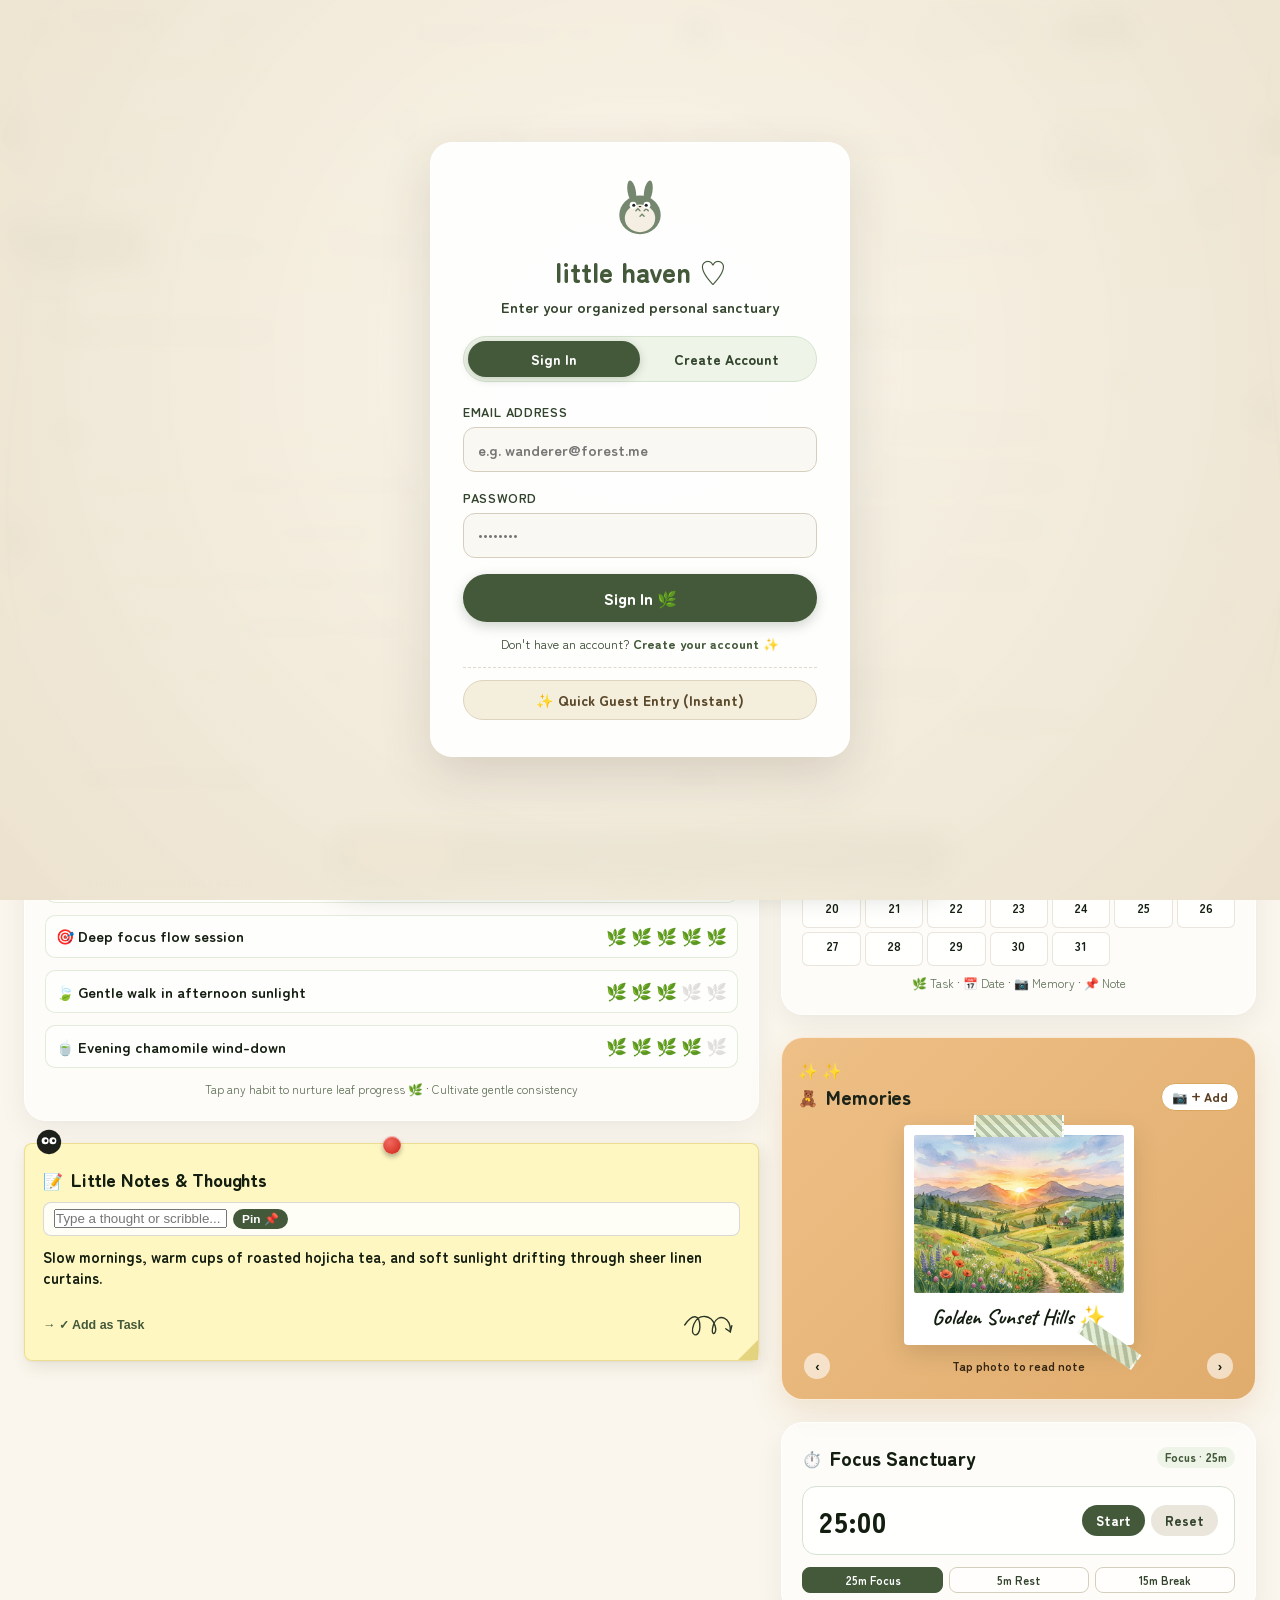
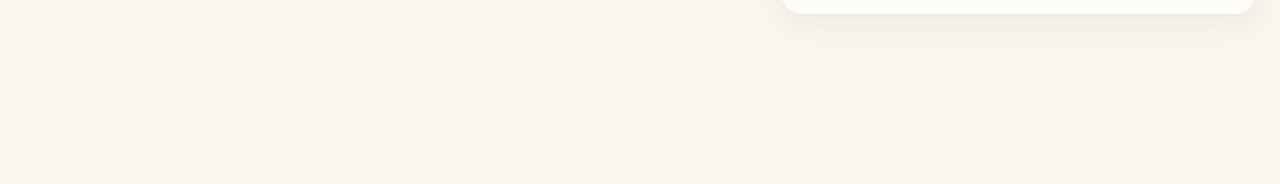
==== commit ec86214a: "Add Executive Productivity & Life Report page, styles, and dashboard synchronization" ====
--- a/index.html
+++ b/index.html
@@ -9,6 +9,7 @@
   <link rel="icon" type="image/svg+xml" href="data:image/svg+xml,<svg xmlns='http://www.w3.org/2000/svg' viewBox='0 0 32 32'><circle cx='16' cy='16' r='14' fill='%23475E3E'/><path d='M16 6 C10 12 10 20 16 26 C22 20 22 12 16 6 Z' fill='%23DCE3C8'/></svg>">
   
   <link rel="stylesheet" href="css/style.css">
+  <link rel="stylesheet" href="css/report.css">
 </head>
 <body>
 
@@ -246,6 +247,11 @@
           <input type="range" class="sound-vol-slider" id="soundVolSlider" min="0" max="1" step="0.05" value="0.45" oninput="App.changeAmbientVolume(this.value)" title="Volume Slider" />
         </div>
 
+        <!-- Standalone Executive Report Button -->
+        <a href="report.html" target="_blank" class="top-report-btn" title="Open Executive Productivity Report (Printable / PDF Ready)">
+          <span>📜 Executive Report</span>
+        </a>
+
         <!-- Quick "+ New" Master Add Action -->
         <div class="quick-add-dropdown-container">
           <button type="button" class="btn-quick-add-master" onclick="App.toggleQuickAddMenu()" title="Quick Add New Item">
@@ -368,6 +374,10 @@
         <button type="button" class="dash-tab-btn" data-view="focus" onclick="App.switchDashboardView('focus')">
           <span class="tab-icon">⏱️</span>
           <span>Focus Pomodoro</span>
+        </button>
+        <button type="button" class="dash-tab-btn" data-view="report" onclick="App.switchDashboardView('report')">
+          <span class="tab-icon">📜</span>
+          <span>Executive Report</span>
         </button>
       </div>
     </nav>
@@ -886,6 +896,34 @@
       </div>
     </section>
 
+    <!-- ======================================================================
+         VIEW 8: EXECUTIVE PRODUCTIVITY & LIFE REPORT (A4 Printable 2-Page View)
+         ====================================================================== -->
+    <main class="dashboard-view-panel" id="viewReport">
+      <div class="report-embed-container">
+        <!-- In-App Report Header Controls -->
+        <div class="report-embed-banner">
+          <div class="report-embed-banner-left">
+            <span style="font-size:1.8rem;">📜</span>
+            <div>
+              <div class="report-embed-banner-title">Studio Ghibli Forest Sanctuary · Executive Report</div>
+              <div class="report-embed-banner-sub">Official 2-Page Executive Productivity &amp; Life Snapshot (A4 Print &amp; PDF Ready)</div>
+            </div>
+          </div>
+          <div class="report-embed-banner-actions">
+            <a href="report.html" target="_blank" class="rep-btn rep-btn-primary" title="Open Clean Printable Page">
+              ↗ Open Dedicated Page &amp; Print PDF
+            </a>
+          </div>
+        </div>
+
+        <!-- Embedded Iframe of report.html for 100% faithful, interactive presentation -->
+        <div style="background:#FFF; border-radius:18px; box-shadow:0 8px 30px rgba(0,0,0,0.08); overflow:hidden; border:1px solid #E8E5DC;">
+          <iframe id="reportIframe" src="report.html" style="width:100%; height:1200px; border:none; display:block;" title="Executive Report Preview"></iframe>
+        </div>
+      </div>
+    </main>
+
   </div>
 
   <!-- ========================================================================
--- a/css/report.css
+++ b/css/report.css
@@ -0,0 +1,862 @@
+/* ==========================================================================
+   little haven ♡ — Executive Productivity & Life Report Stylesheet
+   Studio Ghibli Forest Sanctuary (A4 Printable & Screen Responsive)
+   ========================================================================== */
+
+@import url('https://fonts.googleapis.com/css2?family=Caveat:wght@500;600;700&family=Quicksand:wght@500;600;700&family=Zen+Maru+Gothic:wght@500;700;900&display=swap');
+
+:root {
+  --font-heading: 'Zen Maru Gothic', 'Quicksand', -apple-system, sans-serif;
+  --font-body: 'Quicksand', 'Zen Maru Gothic', -apple-system, sans-serif;
+  --font-hand: 'Caveat', cursive;
+
+  /* Theme Forest Palette */
+  --rep-forest-dark: #465E3E;
+  --rep-forest-deeper: #364B2F;
+  --rep-forest-banner: linear-gradient(135deg, #435B3B 0%, #4D6945 100%);
+  --rep-matcha-light: #DFE8D5;
+  --rep-cream-bg: #FBFBF8;
+  --rep-card-bg: #FFFFFF;
+  --rep-border: #E8E5DC;
+  --rep-border-light: #F0EDE5;
+
+  /* Typography Colors */
+  --rep-text-main: #1D261A;
+  --rep-text-muted: #5A6954;
+  --rep-text-faint: #7E8D78;
+
+  /* Status and Priority Pill Colors */
+  --rep-pill-done-bg: #DCEDD7;
+  --rep-pill-done-text: #275520;
+  --rep-pill-done-border: #BCE0B4;
+
+  --rep-pill-prog-bg: #FEF0DC;
+  --rep-pill-prog-text: #9B5C14;
+  --rep-pill-prog-border: #F7D5A7;
+
+  --rep-pill-up-bg: #F6EAE1;
+  --rep-pill-up-text: #855639;
+  --rep-pill-up-border: #EDD4C2;
+
+  --rep-prio-gentle-bg: #EEF5E8;
+  --rep-prio-gentle-text: #456337;
+
+  --rep-prio-deep-bg: #FCE8EC;
+  --rep-prio-deep-text: #8A314A;
+
+  --rep-prio-quick-bg: #FFF7DC;
+  --rep-prio-quick-text: #8D6816;
+}
+
+/* Page Reset & Base Setup */
+*, *::before, *::after {
+  box-sizing: border-box;
+  margin: 0;
+  padding: 0;
+}
+
+body.report-body {
+  font-family: var(--font-body);
+  background-color: #EFEFEA;
+  color: var(--rep-text-main);
+  line-height: 1.45;
+  -webkit-font-smoothing: antialiased;
+  padding: 24px 0 48px;
+}
+
+/* Floating Control Toolbar (Hidden when printing) */
+.report-screen-toolbar {
+  position: sticky;
+  top: 14px;
+  z-index: 999;
+  max-width: 840px;
+  margin: 0 auto 20px;
+  padding: 10px 18px;
+  background: rgba(255, 255, 255, 0.95);
+  backdrop-filter: blur(12px);
+  border: 1px solid rgba(70, 94, 62, 0.2);
+  border-radius: 999px;
+  box-shadow: 0 8px 24px rgba(40, 50, 35, 0.12);
+  display: flex;
+  align-items: center;
+  justify-content: space-between;
+  gap: 12px;
+}
+
+.report-toolbar-brand {
+  display: flex;
+  align-items: center;
+  gap: 8px;
+  font-family: var(--font-heading);
+  font-weight: 800;
+  font-size: 0.95rem;
+  color: var(--rep-forest-dark);
+}
+
+.report-toolbar-actions {
+  display: flex;
+  align-items: center;
+  gap: 8px;
+}
+
+.rep-btn {
+  font-family: var(--font-body);
+  font-weight: 700;
+  font-size: 0.82rem;
+  padding: 7px 15px;
+  border-radius: 999px;
+  border: none;
+  cursor: pointer;
+  text-decoration: none;
+  display: inline-flex;
+  align-items: center;
+  gap: 6px;
+  transition: all 0.18s ease;
+}
+
+.rep-btn-primary {
+  background: var(--rep-forest-dark);
+  color: #FFFFFF;
+  box-shadow: 0 2px 6px rgba(70, 94, 62, 0.25);
+}
+
+.rep-btn-primary:hover {
+  background: var(--rep-forest-deeper);
+  transform: translateY(-1px);
+}
+
+.rep-btn-outline {
+  background: #FFFFFF;
+  color: var(--rep-forest-dark);
+  border: 1px solid #D5DEC8;
+}
+
+.rep-btn-outline:hover {
+  background: #F4F7EE;
+}
+
+/* The A4 Sheet Containers */
+.report-sheet {
+  width: 210mm;
+  min-height: 297mm;
+  margin: 0 auto 24px;
+  padding: 16mm 18mm 14mm;
+  background: var(--rep-cream-bg);
+  box-shadow: 0 10px 30px rgba(50, 60, 45, 0.08), 0 1px 3px rgba(0, 0, 0, 0.04);
+  border-radius: 4px;
+  display: flex;
+  flex-direction: column;
+  justify-content: space-between;
+  box-sizing: border-box;
+}
+
+/* ==========================================================================
+   PAGE 1 ELEMENTS
+   ========================================================================== */
+
+/* Main Header Card */
+.rep-header-banner {
+  background: var(--rep-forest-banner);
+  border-radius: 14px;
+  padding: 18px 24px;
+  color: #FFFFFF;
+  display: flex;
+  align-items: center;
+  justify-content: space-between;
+  gap: 20px;
+  margin-bottom: 14px;
+  box-shadow: 0 4px 14px rgba(45, 65, 40, 0.15);
+}
+
+.rep-header-left {
+  display: flex;
+  align-items: center;
+  gap: 16px;
+}
+
+.rep-totoro-badge {
+  width: 48px;
+  height: 48px;
+  background: #FFFFFF;
+  border-radius: 50%;
+  display: flex;
+  align-items: center;
+  justify-content: center;
+  box-shadow: 0 2px 8px rgba(0, 0, 0, 0.12);
+  flex-shrink: 0;
+}
+
+.rep-header-title {
+  font-family: var(--font-heading);
+  font-size: 1.65rem;
+  font-weight: 800;
+  line-height: 1.1;
+  letter-spacing: -0.3px;
+  margin-bottom: 4px;
+}
+
+.rep-header-sub {
+  font-size: 0.82rem;
+  color: var(--rep-matcha-light);
+  font-weight: 600;
+  letter-spacing: 0.2px;
+}
+
+.rep-header-right {
+  text-align: right;
+  flex-shrink: 0;
+}
+
+.rep-active-pill {
+  display: inline-flex;
+  align-items: center;
+  gap: 6px;
+  background: rgba(255, 255, 255, 0.2);
+  backdrop-filter: blur(4px);
+  color: #FFFFFF;
+  font-size: 0.75rem;
+  font-weight: 700;
+  padding: 4px 12px;
+  border-radius: 999px;
+  margin-bottom: 8px;
+  border: 1px solid rgba(255, 255, 255, 0.25);
+}
+
+.rep-header-meta {
+  font-size: 0.74rem;
+  color: #E8F0E2;
+  line-height: 1.45;
+  font-weight: 500;
+}
+
+.rep-header-meta strong {
+  color: #FFFFFF;
+  font-weight: 700;
+}
+
+/* Quote & Heart's Reflection Row */
+.rep-whisper-row {
+  display: grid;
+  grid-template-columns: 2.2fr 1fr;
+  gap: 14px;
+  margin-bottom: 14px;
+}
+
+.rep-quote-card {
+  background: #FFFDF7;
+  border: 1px solid #F3E6C8;
+  border-radius: 11px;
+  padding: 13px 18px;
+  display: flex;
+  flex-direction: column;
+  justify-content: center;
+}
+
+.rep-quote-text {
+  font-family: var(--font-heading);
+  font-size: 1.02rem;
+  font-weight: 800;
+  color: #382E20;
+  margin-bottom: 4px;
+  letter-spacing: -0.2px;
+}
+
+.rep-quote-attr {
+  font-size: 0.76rem;
+  color: #798674;
+  font-weight: 600;
+}
+
+.rep-reflection-card {
+  background: #F4F8F0;
+  border: 1px solid #DFEADB;
+  border-radius: 11px;
+  padding: 13px 16px;
+  display: flex;
+  flex-direction: column;
+  justify-content: center;
+}
+
+.rep-reflection-label {
+  font-size: 0.68rem;
+  font-weight: 800;
+  color: #557245;
+  letter-spacing: 0.8px;
+  text-transform: uppercase;
+  margin-bottom: 3px;
+  display: flex;
+  align-items: center;
+  gap: 5px;
+}
+
+.rep-reflection-val {
+  font-family: var(--font-heading);
+  font-size: 1.05rem;
+  font-weight: 800;
+  color: #24351D;
+}
+
+/* 4 KPI Cards Grid */
+.rep-kpi-grid {
+  display: grid;
+  grid-template-columns: repeat(4, 1fr);
+  gap: 12px;
+  margin-bottom: 14px;
+}
+
+.rep-kpi-card {
+  background: var(--rep-card-bg);
+  border: 1px solid var(--rep-border);
+  border-top-width: 3px;
+  border-radius: 10px;
+  padding: 11px 14px;
+  box-shadow: 0 1px 4px rgba(0, 0, 0, 0.02);
+}
+
+.rep-kpi-card-1 { border-top-color: #D3999B; }
+.rep-kpi-card-2 { border-top-color: #55874E; }
+.rep-kpi-card-3 { border-top-color: #528FA2; }
+.rep-kpi-card-4 { border-top-color: #CB8D3F; }
+
+.rep-kpi-label {
+  font-size: 0.68rem;
+  font-weight: 800;
+  color: var(--rep-text-muted);
+  letter-spacing: 0.6px;
+  text-transform: uppercase;
+  margin-bottom: 4px;
+  display: flex;
+  align-items: center;
+  gap: 5px;
+}
+
+.rep-kpi-val {
+  font-family: var(--font-heading);
+  font-size: 1.05rem;
+  font-weight: 800;
+  color: var(--rep-text-main);
+  letter-spacing: -0.2px;
+}
+
+/* Section Box Containers */
+.rep-section-box {
+  background: var(--rep-card-bg);
+  border: 1px solid var(--rep-border);
+  border-radius: 12px;
+  padding: 16px 20px;
+  margin-bottom: 14px;
+  box-shadow: 0 1px 4px rgba(0, 0, 0, 0.02);
+}
+
+.rep-section-header {
+  display: flex;
+  align-items: center;
+  justify-content: space-between;
+  margin-bottom: 12px;
+}
+
+.rep-section-title {
+  font-family: var(--font-heading);
+  font-size: 1.05rem;
+  font-weight: 800;
+  color: var(--rep-text-main);
+  display: flex;
+  align-items: center;
+  gap: 8px;
+}
+
+.rep-badge-pill {
+  font-size: 0.72rem;
+  font-weight: 800;
+  padding: 3px 10px;
+  border-radius: 999px;
+  background: #EDF4E8;
+  color: #405D36;
+  border: 1px solid #D9E8CE;
+}
+
+/* Tasks Table */
+.rep-tasks-table {
+  width: 100%;
+  border-collapse: collapse;
+}
+
+.rep-tasks-table th {
+  text-align: left;
+  font-size: 0.68rem;
+  font-weight: 800;
+  color: var(--rep-text-muted);
+  letter-spacing: 0.6px;
+  text-transform: uppercase;
+  padding: 7px 8px;
+  border-bottom: 1px solid var(--rep-border);
+}
+
+.rep-tasks-table td {
+  padding: 9px 8px;
+  border-bottom: 1px solid var(--rep-border-light);
+  vertical-align: top;
+}
+
+.rep-tasks-table tr:last-child td {
+  border-bottom: none;
+}
+
+/* Table Pill Styles */
+.rep-status-pill {
+  display: inline-flex;
+  align-items: center;
+  gap: 4px;
+  font-size: 0.73rem;
+  font-weight: 800;
+  padding: 3px 9px;
+  border-radius: 999px;
+  white-space: nowrap;
+}
+
+.rep-status-pill.done {
+  background: var(--rep-pill-done-bg);
+  color: var(--rep-pill-done-text);
+  border: 1px solid var(--rep-pill-done-border);
+}
+
+.rep-status-pill.in-prog {
+  background: var(--rep-pill-prog-bg);
+  color: var(--rep-pill-prog-text);
+  border: 1px solid var(--rep-pill-prog-border);
+}
+
+.rep-status-pill.upcoming {
+  background: var(--rep-pill-up-bg);
+  color: var(--rep-pill-up-text);
+  border: 1px solid var(--rep-pill-up-border);
+}
+
+.rep-priority-pill {
+  display: inline-block;
+  font-size: 0.68rem;
+  font-weight: 800;
+  padding: 2px 7px;
+  border-radius: 5px;
+  letter-spacing: 0.4px;
+  text-transform: uppercase;
+  white-space: nowrap;
+}
+
+.rep-priority-pill.gentle {
+  background: var(--rep-prio-gentle-bg);
+  color: var(--rep-prio-gentle-text);
+}
+
+.rep-priority-pill.deep-focus {
+  background: var(--rep-prio-deep-bg);
+  color: var(--rep-prio-deep-text);
+}
+
+.rep-priority-pill.quick-win {
+  background: var(--rep-prio-quick-bg);
+  color: var(--rep-prio-quick-text);
+}
+
+.rep-task-title {
+  font-size: 0.86rem;
+  font-weight: 800;
+  color: var(--rep-text-main);
+  line-height: 1.25;
+}
+
+.rep-task-desc {
+  font-size: 0.76rem;
+  color: var(--rep-text-muted);
+  line-height: 1.35;
+  margin-top: 2px;
+}
+
+.rep-subtasks-list {
+  list-style: none;
+  margin-top: 5px;
+  display: flex;
+  flex-direction: column;
+  gap: 2px;
+}
+
+.rep-subtask-item {
+  font-size: 0.73rem;
+  color: #63715E;
+  display: flex;
+  align-items: center;
+  gap: 5px;
+}
+
+.rep-subtask-item.checked {
+  color: #798774;
+}
+
+.rep-subtask-check {
+  color: #386B2E;
+  font-weight: 800;
+}
+
+.rep-subtask-square {
+  color: #92A08D;
+  font-size: 0.8rem;
+}
+
+.rep-category-text {
+  font-size: 0.8rem;
+  font-weight: 700;
+  color: #32402D;
+  white-space: nowrap;
+}
+
+.rep-duedate-text {
+  font-size: 0.8rem;
+  font-weight: 800;
+  color: var(--rep-text-main);
+  white-space: nowrap;
+}
+
+/* Footers */
+.rep-sheet-footer {
+  margin-top: auto;
+  padding-top: 10px;
+  border-top: 1px solid var(--rep-border);
+  display: flex;
+  align-items: center;
+  justify-content: space-between;
+  font-size: 0.74rem;
+  color: var(--rep-text-faint);
+  font-weight: 600;
+}
+
+/* ==========================================================================
+   PAGE 2 ELEMENTS
+   ========================================================================== */
+
+/* Habits List (2 Columns) */
+.rep-habits-grid {
+  display: grid;
+  grid-template-columns: 1fr 1fr;
+  gap: 10px 14px;
+}
+
+.rep-habit-item {
+  background: #FDFDFB;
+  border: 1px solid #EBE7DD;
+  border-radius: 9px;
+  padding: 9px 12px;
+  display: flex;
+  align-items: center;
+  justify-content: space-between;
+  gap: 10px;
+}
+
+.rep-habit-title {
+  font-size: 0.84rem;
+  font-weight: 800;
+  color: var(--rep-text-main);
+  line-height: 1.2;
+}
+
+.rep-habit-streak {
+  font-size: 0.73rem;
+  color: var(--rep-text-muted);
+  margin-top: 2px;
+  font-weight: 600;
+}
+
+.rep-habit-badge {
+  font-size: 0.71rem;
+  font-weight: 800;
+  padding: 3px 9px;
+  border-radius: 999px;
+  white-space: nowrap;
+  flex-shrink: 0;
+}
+
+.rep-habit-badge.nurtured {
+  background: var(--rep-pill-done-bg);
+  color: var(--rep-pill-done-text);
+  border: 1px solid var(--rep-pill-done-border);
+}
+
+.rep-habit-badge.pending {
+  background: #FFF3DE;
+  color: #8C5E13;
+  border: 1px solid #F5DCB9;
+}
+
+/* Milestones Grid (2x2) */
+.rep-milestones-grid {
+  display: grid;
+  grid-template-columns: 1fr 1fr;
+  gap: 12px 14px;
+}
+
+.rep-milestone-card {
+  background: #FDFDFB;
+  border: 1px solid #EBE7DD;
+  border-radius: 10px;
+  padding: 10px 12px;
+  display: flex;
+  align-items: center;
+  gap: 12px;
+}
+
+.rep-days-block {
+  width: 46px;
+  height: 46px;
+  border-radius: 8px;
+  display: flex;
+  flex-direction: column;
+  align-items: center;
+  justify-content: center;
+  color: #FFFFFF;
+  font-family: var(--font-heading);
+  font-weight: 900;
+  font-size: 0.88rem;
+  line-height: 1.05;
+  flex-shrink: 0;
+  box-shadow: 0 2px 5px rgba(0, 0, 0, 0.1);
+}
+
+.rep-days-block span {
+  font-size: 0.58rem;
+  font-weight: 800;
+  letter-spacing: 0.5px;
+}
+
+.rep-days-block.d2  { background: #385135; }
+.rep-days-block.d4  { background: #2A4F41; }
+.rep-days-block.d7  { background: #8B4F2E; }
+.rep-days-block.d11 { background: #7A3B51; }
+
+.rep-milestone-title {
+  font-size: 0.85rem;
+  font-weight: 800;
+  color: var(--rep-text-main);
+  line-height: 1.2;
+}
+
+.rep-milestone-desc {
+  font-size: 0.74rem;
+  color: var(--rep-text-muted);
+  line-height: 1.3;
+  margin-top: 2px;
+}
+
+/* Notes Grid (3 Columns) */
+.rep-notes-grid {
+  display: grid;
+  grid-template-columns: repeat(3, 1fr);
+  gap: 12px;
+}
+
+.rep-note-card {
+  border-radius: 10px;
+  padding: 12px 13px;
+  display: flex;
+  flex-direction: column;
+  justify-content: space-between;
+  min-height: 125px;
+}
+
+.rep-note-card.amber {
+  background: #FFFDF5;
+  border: 1px solid #F3E7C9;
+}
+
+.rep-note-card.matcha {
+  background: #F7FAF3;
+  border: 1px solid #DFECDA;
+}
+
+.rep-note-card.rose {
+  background: #FCF6F8;
+  border: 1px solid #F4E0E6;
+}
+
+.rep-note-title {
+  font-family: var(--font-heading);
+  font-size: 0.84rem;
+  font-weight: 800;
+  margin-bottom: 6px;
+}
+
+.rep-note-card.amber .rep-note-title { color: #A66E22; }
+.rep-note-card.matcha .rep-note-title { color: #475E3E; }
+.rep-note-card.rose .rep-note-title { color: #AE4060; }
+
+.rep-note-body {
+  font-size: 0.75rem;
+  color: #334230;
+  line-height: 1.4;
+  white-space: pre-line;
+}
+
+.rep-note-footer {
+  font-size: 0.7rem;
+  color: #83917F;
+  font-weight: 700;
+  text-align: right;
+  margin-top: 8px;
+}
+
+/* Scrapbook Memories (2 Columns) */
+.rep-memories-grid {
+  display: grid;
+  grid-template-columns: 1fr 1fr;
+  gap: 12px;
+}
+
+.rep-memory-card {
+  background: #FAF9F5;
+  border: 1px solid #EBE5D8;
+  border-radius: 10px;
+  padding: 12px 14px;
+}
+
+.rep-memory-header {
+  display: flex;
+  align-items: center;
+  justify-content: space-between;
+  margin-bottom: 5px;
+}
+
+.rep-memory-title {
+  font-size: 0.85rem;
+  font-weight: 800;
+  color: var(--rep-text-main);
+}
+
+.rep-memory-date {
+  font-size: 0.72rem;
+  color: #798974;
+  font-weight: 700;
+}
+
+.rep-memory-quote {
+  font-style: italic;
+  font-size: 0.76rem;
+  color: #495644;
+  line-height: 1.4;
+}
+
+/* ==========================================================================
+   PRINT SPECIFICATION (@media print)
+   ========================================================================== */
+@media print {
+  @page {
+    size: A4 portrait;
+    margin: 8mm 10mm;
+  }
+
+  html, body.report-body {
+    background: transparent !important;
+    padding: 0 !important;
+    margin: 0 !important;
+    width: 100% !important;
+  }
+
+  .report-screen-toolbar {
+    display: none !important;
+  }
+
+  .report-sheet {
+    width: 100% !important;
+    min-height: 100vh !important;
+    margin: 0 !important;
+    padding: 0 0 10mm 0 !important;
+    box-shadow: none !important;
+    border-radius: 0 !important;
+    page-break-after: always;
+    break-after: page;
+  }
+
+  .report-sheet:last-of-type {
+    page-break-after: avoid;
+    break-after: avoid;
+  }
+
+  .rep-header-banner,
+  .rep-section-box,
+  .rep-kpi-card,
+  .rep-quote-card,
+  .rep-reflection-card,
+  .rep-habit-item,
+  .rep-milestone-card,
+  .rep-note-card,
+  .rep-memory-card {
+    -webkit-print-color-adjust: exact !important;
+    print-color-adjust: exact !important;
+  }
+}
+
+/* ==========================================================================
+   IN-APP DASHBOARD INTEGRATION STYLES
+   ========================================================================== */
+.top-report-btn {
+  display: inline-flex;
+  align-items: center;
+  gap: 6px;
+  background: rgba(67, 89, 57, 0.12);
+  color: #435939;
+  border: 1px solid rgba(67, 89, 57, 0.3);
+  padding: 6px 14px;
+  border-radius: 999px;
+  font-size: 0.82rem;
+  font-weight: 800;
+  text-decoration: none;
+  transition: all 0.2s ease;
+  cursor: pointer;
+}
+
+.top-report-btn:hover {
+  background: #435939;
+  color: #FFFFFF;
+  transform: translateY(-1px);
+}
+
+.report-embed-container {
+  max-width: 900px;
+  margin: 0 auto;
+}
+
+.report-embed-banner {
+  background: rgba(255, 255, 255, 0.7);
+  backdrop-filter: blur(8px);
+  border: 1px solid var(--c-card-border, #E4DCCF);
+  border-radius: 16px;
+  padding: 16px 24px;
+  margin-bottom: 24px;
+  display: flex;
+  align-items: center;
+  justify-content: space-between;
+  gap: 16px;
+  box-shadow: 0 4px 16px rgba(45, 55, 40, 0.05);
+}
+
+.report-embed-banner-left {
+  display: flex;
+  align-items: center;
+  gap: 12px;
+}
+
+.report-embed-banner-title {
+  font-family: var(--font-heading);
+  font-size: 1.15rem;
+  font-weight: 800;
+  color: #1F291B;
+}
+
+.report-embed-banner-sub {
+  font-size: 0.8rem;
+  color: #5E6C58;
+}
+
+.report-embed-banner-actions {
+  display: flex;
+  align-items: center;
+  gap: 10px;
+}
+
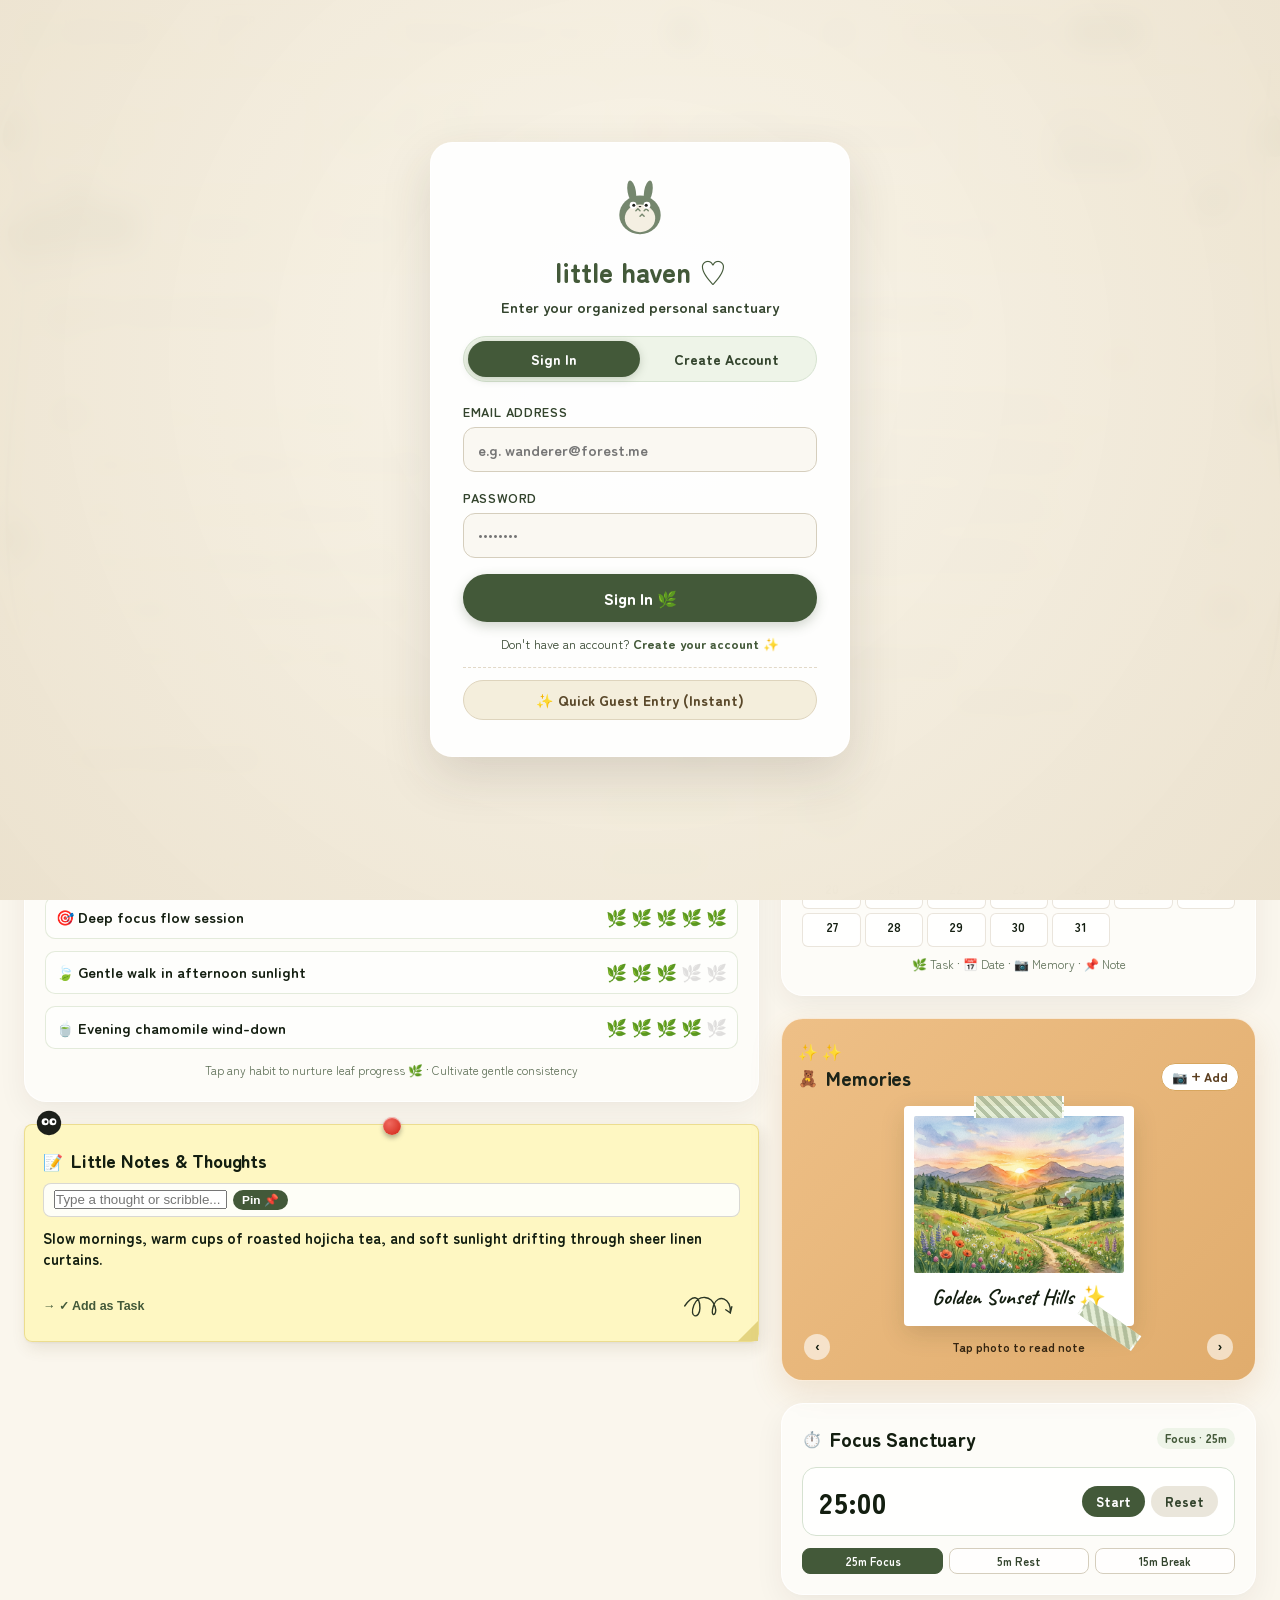
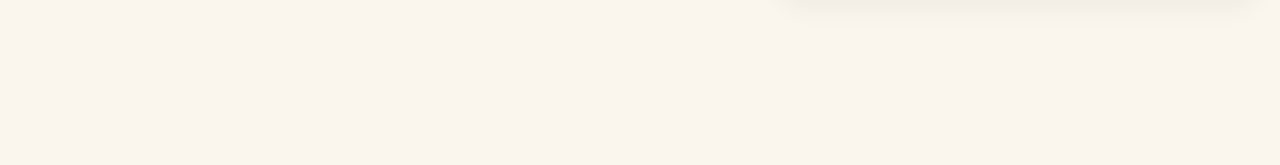
==== commit 0942aa40: "Fix top bar overflow, squished report button, tab wrapping, and hide floating dock on desktop" ====
--- a/index.html
+++ b/index.html
@@ -357,23 +357,23 @@
         </button>
         <button type="button" class="dash-tab-btn" data-view="calendar" onclick="App.switchDashboardView('calendar')">
           <span class="tab-icon">📅</span>
-          <span>Calendar & Agenda</span>
+          <span>Calendar</span>
         </button>
         <button type="button" class="dash-tab-btn" data-view="habits" onclick="App.switchDashboardView('habits')">
           <span class="tab-icon">🌱</span>
-          <span>Habits Garden</span>
+          <span>Habits</span>
         </button>
         <button type="button" class="dash-tab-btn" data-view="notes" onclick="App.switchDashboardView('notes')">
           <span class="tab-icon">📝</span>
-          <span>Notes & Scratchpad</span>
+          <span>Notes</span>
         </button>
         <button type="button" class="dash-tab-btn" data-view="memories" onclick="App.switchDashboardView('memories')">
           <span class="tab-icon">📷</span>
-          <span>Memories Scrapbook</span>
+          <span>Memories</span>
         </button>
         <button type="button" class="dash-tab-btn" data-view="focus" onclick="App.switchDashboardView('focus')">
           <span class="tab-icon">⏱️</span>
-          <span>Focus Pomodoro</span>
+          <span>Focus</span>
         </button>
         <button type="button" class="dash-tab-btn" data-view="report" onclick="App.switchDashboardView('report')">
           <span class="tab-icon">📜</span>
--- a/css/style.css
+++ b/css/style.css
@@ -326,13 +326,13 @@
 
 .top-bar-inner {
   width: 100%;
-  max-width: 1380px;
+  max-width: 1440px;
   margin: 0 auto;
-  padding: 0 24px;
+  padding: 0 16px;
   display: flex;
   align-items: center;
   justify-content: space-between;
-  gap: 16px;
+  gap: 12px;
 }
 
 /* Left: Branding */
@@ -342,6 +342,8 @@
   gap: 10px;
   cursor: pointer;
   user-select: none;
+  flex-shrink: 0;
+  white-space: nowrap;
 }
 
 .brand-crest-leaf {
@@ -356,6 +358,7 @@
   font-size: 1.25rem;
   box-shadow: 0 2px 8px rgba(71, 94, 62, 0.15);
   transition: transform 0.25s ease;
+  flex-shrink: 0;
 }
 
 .top-brand-left:hover .brand-crest-leaf {
@@ -365,6 +368,8 @@
 .brand-text-block {
   display: flex;
   flex-direction: column;
+  white-space: nowrap;
+  line-height: 1.2;
 }
 
 .brand-title {
@@ -376,6 +381,8 @@
   display: flex;
   align-items: center;
   gap: 4px;
+  white-space: nowrap;
+  line-height: 1.2;
 }
 
 .brand-heart-sparkle {
@@ -389,6 +396,8 @@
   display: flex;
   align-items: center;
   gap: 5px;
+  white-space: nowrap;
+  line-height: 1.2;
 }
 
 .status-pulse-dot {
@@ -409,7 +418,10 @@
 .top-center-chronos {
   display: flex;
   align-items: center;
-  gap: 12px;
+  gap: 10px;
+  flex-shrink: 1;
+  min-width: 0;
+  overflow: hidden;
 }
 
 .live-clock-pill {
@@ -582,6 +594,7 @@
 /* Quick Master Add Dropdown */
 .quick-add-dropdown-container {
   position: relative;
+  flex-shrink: 0;
 }
 
 .btn-quick-add-master {
@@ -599,6 +612,8 @@
   cursor: pointer;
   box-shadow: 0 3px 8px rgba(67, 89, 57, 0.2);
   transition: all 0.2s ease;
+  white-space: nowrap;
+  flex-shrink: 0;
 }
 
 .btn-quick-add-master:hover {
@@ -674,6 +689,8 @@
   font-weight: 800;
   color: var(--c-text-deep);
   transition: all 0.2s ease;
+  flex-shrink: 0;
+  white-space: nowrap;
 }
 
 .user-profile-crest-btn:hover {
@@ -683,6 +700,11 @@
 
 .user-crest-avatar {
   font-size: 1rem;
+  flex-shrink: 0;
+}
+
+.user-crest-name {
+  white-space: nowrap;
 }
 
 /* ==========================================================================
@@ -875,25 +897,20 @@
   display: flex;
   align-items: center;
   gap: 8px;
-  overflow-x: auto;
+  flex-wrap: wrap;
   padding-bottom: 4px;
-  scrollbar-width: none;
-}
-
-.dash-tabs-scroll-container::-webkit-scrollbar {
-  display: none;
 }
 
 .dash-tab-btn {
-  background: rgba(255, 255, 255, 0.6);
+  background: rgba(255, 255, 255, 0.7);
   backdrop-filter: blur(10px);
   -webkit-backdrop-filter: blur(10px);
   border: 1.5px solid rgba(225, 218, 205, 0.75);
   color: var(--c-text-muted);
   font-family: var(--font-main);
-  font-size: 0.88rem;
-  font-weight: 800;
-  padding: 8px 16px;
+  font-size: 0.84rem;
+  font-weight: 800;
+  padding: 7px 14px;
   border-radius: var(--radius-pill);
   cursor: pointer;
   display: inline-flex;
@@ -2318,18 +2335,24 @@
 }
 
 /* ==========================================================================
-   Bottom Floating Nav Dock
+   Bottom Floating Nav Dock (Mobile Only)
    ========================================================================== */
 
 .floating-dock-bottom {
-  position: fixed;
-  bottom: 22px;
-  left: 0;
-  width: 100%;
-  display: flex;
-  justify-content: center;
-  z-index: 50;
-  pointer-events: none;
+  display: none !important;
+}
+
+@media (max-width: 768px) {
+  .floating-dock-bottom {
+    display: flex !important;
+    position: fixed;
+    bottom: 22px;
+    left: 0;
+    width: 100%;
+    justify-content: center;
+    z-index: 50;
+    pointer-events: none;
+  }
 }
 
 .dock-pill-container {
@@ -2416,3 +2439,23 @@
   50% { transform: translate(var(--tx, 15px), -25px) scale(1.1); }
   100% { opacity: 0; transform: translate(var(--tx, 30px), 60px) scale(0.8); }
 }
+
+/* Responsive Top Bar Refinements */
+@media (max-width: 1260px) {
+  .cozy-quote-pill {
+    display: none !important;
+  }
+}
+
+@media (max-width: 980px) {
+  .sound-vol-slider {
+    display: none !important;
+  }
+}
+
+@media (max-width: 860px) {
+  .ambient-sound-pill {
+    display: none !important;
+  }
+}
+
--- a/css/report.css
+++ b/css/report.css
@@ -798,17 +798,23 @@
 .top-report-btn {
   display: inline-flex;
   align-items: center;
+  justify-content: center;
   gap: 6px;
   background: rgba(67, 89, 57, 0.12);
   color: #435939;
-  border: 1px solid rgba(67, 89, 57, 0.3);
-  padding: 6px 14px;
+  border: 1.5px solid rgba(67, 89, 57, 0.35);
+  padding: 0 14px;
+  height: 36px;
+  line-height: 36px;
   border-radius: 999px;
   font-size: 0.82rem;
   font-weight: 800;
   text-decoration: none;
   transition: all 0.2s ease;
   cursor: pointer;
+  white-space: nowrap !important;
+  flex-shrink: 0 !important;
+  box-shadow: 0 2px 6px rgba(0, 0, 0, 0.04);
 }
 
 .top-report-btn:hover {
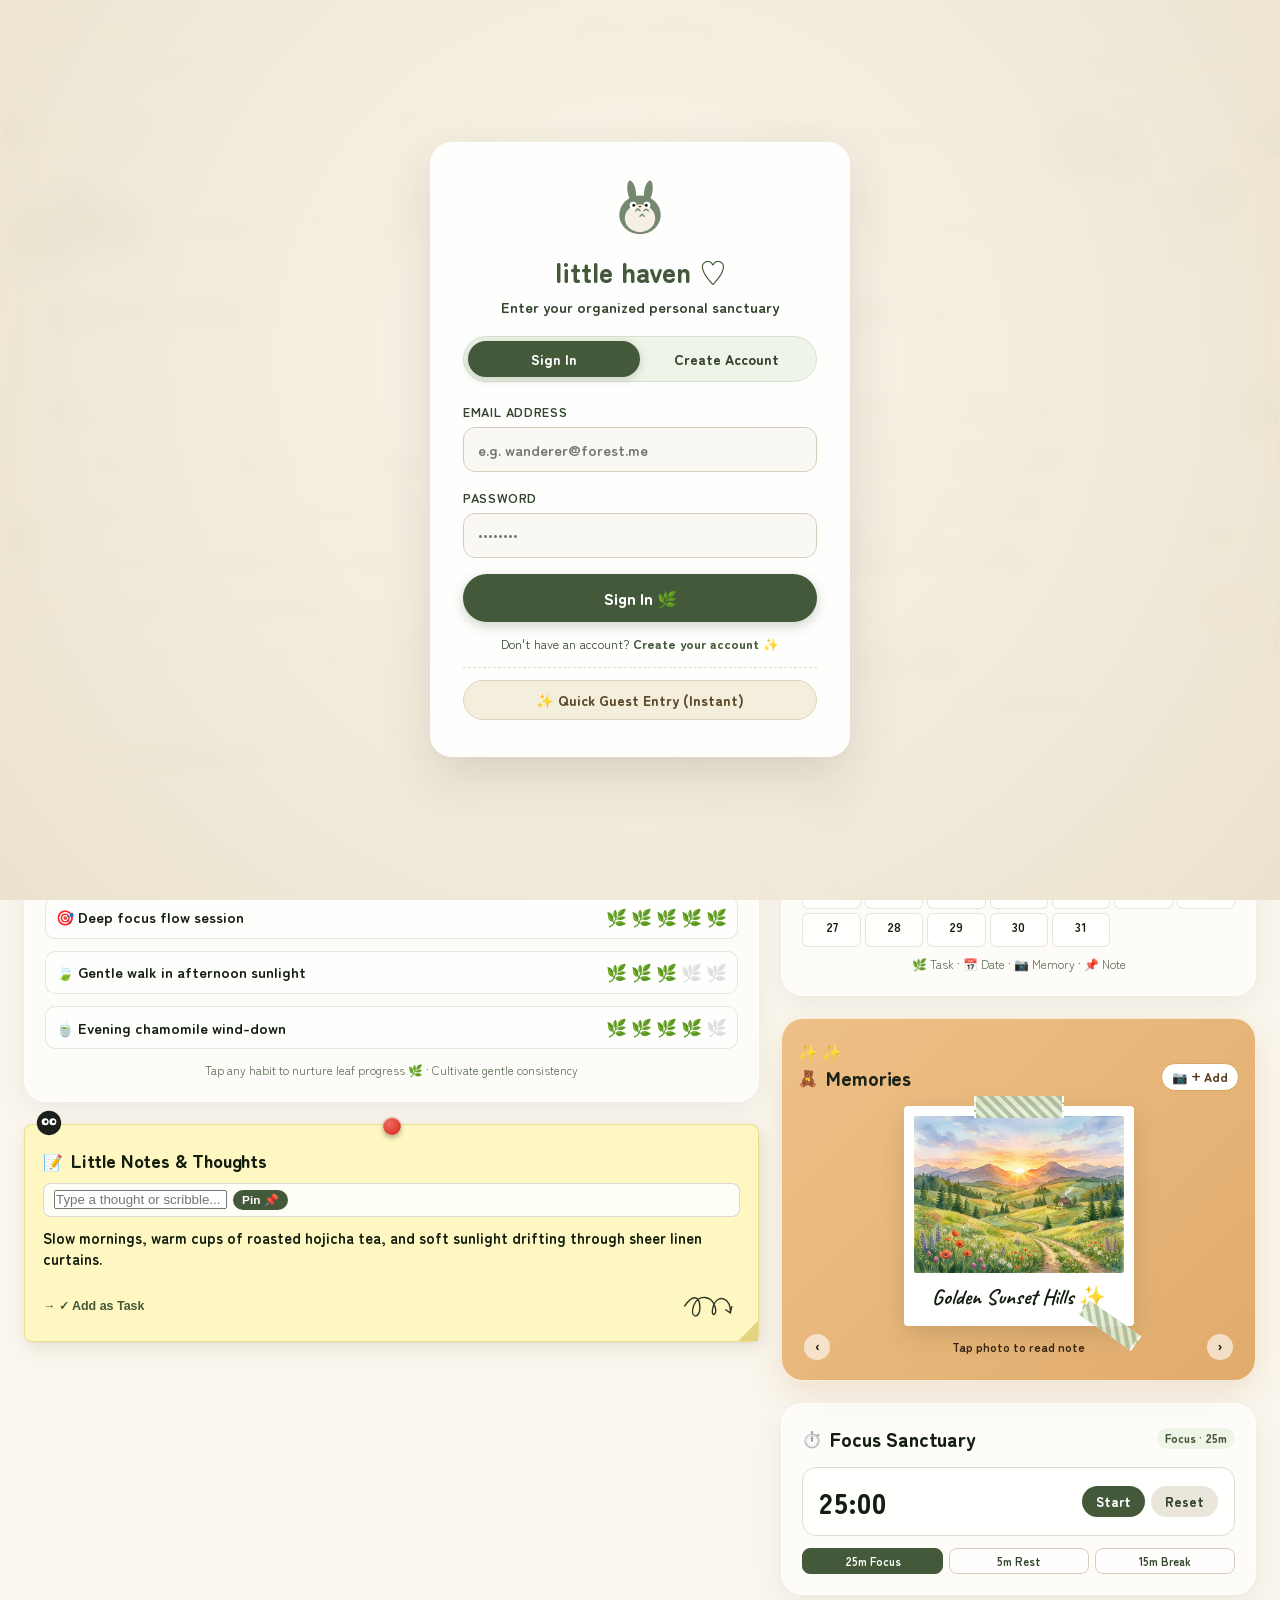
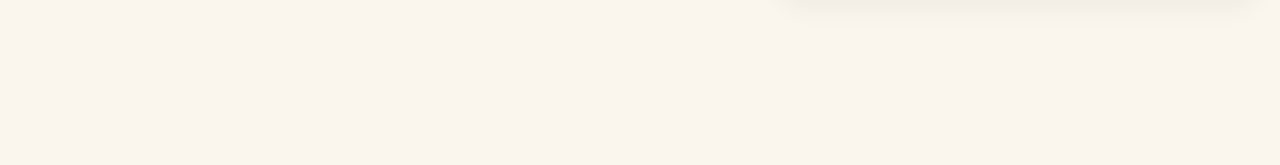
==== commit a5f69a66: "Redesign top navigation header with minimal Little ♡ Haven aesthetic" ====
--- a/index.html
+++ b/index.html
@@ -200,76 +200,67 @@
   </div>
 
   <!-- ========================================================================
-       Executive Dashboard Top Bar (Branding, Live Clock, Soundscape, Profile)
+       Little ♡ Haven Top Navigation & Header
        ======================================================================== -->
   <header class="top-bar-full">
     <div class="top-bar-inner">
-      <!-- Left: Logo & Sanctuary Status -->
-      <div class="top-brand-left" onclick="App.switchDashboardView('overview')" title="little haven sanctuary · Return to Overview">
-        <div class="brand-crest-leaf">🌿</div>
-        <div class="brand-text-block">
-          <div class="brand-title">little haven <span class="brand-heart-sparkle">♡</span></div>
-          <div class="brand-status-tag"><span class="status-pulse-dot"></span> Desk Sanctuary Active</div>
-        </div>
-      </div>
-
-      <!-- Center: Live Real-Time Clock & Rotating Quote -->
-      <div class="top-center-chronos">
-        <div class="live-clock-pill">
-          <span class="live-clock-time" id="liveClockTime">12:00 PM</span>
-          <span class="live-clock-sep">•</span>
-          <span class="live-clock-date" id="liveClockDate">Thursday, Oct 16</span>
-        </div>
-        <div class="cozy-quote-pill" title="Click for new inspiration" onclick="App.shuffleQuote()">
-          <span class="quote-leaf">✨</span>
-          <span class="quote-text" id="dailyQuoteText">Take today one thing at a time ✨</span>
-          <button class="quote-refresh-btn" type="button" title="Shuffle quote">↻</button>
-        </div>
-      </div>
-
-      <!-- Right: Ambient Audio Controller, Quick Add, User Profile -->
-      <div class="top-actions-right">
-        <!-- Ambient Forest Soundscape Mini Player -->
-        <div class="ambient-sound-pill" id="ambientSoundPill" title="Forest Soundscape Sanctuary">
-          <button type="button" class="sound-play-toggle-btn" id="soundPlayToggleBtn" onclick="App.toggleAmbientSound()" title="Toggle ambient sounds">
-            <span id="soundPlayIcon">▶</span>
-          </button>
-          <div class="sound-track-info">
-            <div class="sound-wave-bars" id="soundWaveBars">
-              <span></span><span></span><span></span><span></span>
-            </div>
-            <select class="sound-track-select" id="soundTrackSelect" onchange="App.changeAmbientTrack(this.value)">
-              <option value="rain">🌧️ Rain</option>
-              <option value="breeze">🍃 Breeze</option>
-              <option value="birds">🐦 Birds</option>
-            </select>
-          </div>
-          <input type="range" class="sound-vol-slider" id="soundVolSlider" min="0" max="1" step="0.05" value="0.45" oninput="App.changeAmbientVolume(this.value)" title="Volume Slider" />
-        </div>
-
-        <!-- Standalone Executive Report Button -->
-        <a href="report.html" target="_blank" class="top-report-btn" title="Open Executive Productivity Report (Printable / PDF Ready)">
-          <span>📜 Executive Report</span>
-        </a>
-
-        <!-- Quick "+ New" Master Add Action -->
-        <div class="quick-add-dropdown-container">
-          <button type="button" class="btn-quick-add-master" onclick="App.toggleQuickAddMenu()" title="Quick Add New Item">
-            <span class="plus-symbol">+</span> <span>New</span>
-          </button>
-          <div class="quick-add-menu-popover" id="quickAddMenuPopover">
-            <button type="button" onclick="App.openQuickAddTask()"><span class="menu-icon">✓</span> Add Task</button>
-            <button type="button" onclick="App.openQuickAddEvent()"><span class="menu-icon">📅</span> Add Date/Event</button>
-            <button type="button" onclick="App.openQuickAddNote()"><span class="menu-icon">📝</span> Add Sticky Note</button>
-            <button type="button" onclick="App.openAddMemoryModal()"><span class="menu-icon">📷</span> Save Memory Photo</button>
-          </div>
-        </div>
-
-        <!-- User Profile Pill -->
-        <button type="button" class="user-profile-crest-btn" onclick="App.openAccountModal()" title="View Account & Stats">
-          <span class="user-crest-avatar">🍃</span>
-          <span class="user-crest-name" id="topBarUserName">Wanderer</span>
-        </button>
+      <!-- 1. Top-Left: Live Digital Clock & Current Date -->
+      <div class="header-datetime" id="headerDateTime" aria-label="Current date and time">
+        <span class="header-time" id="liveClockTime">12:00 PM</span>
+        <span class="header-date-sep">·</span>
+        <span class="header-date" id="liveClockDate">Tue, Oct 27</span>
+      </div>
+
+      <!-- 2. Visual Center: Little ♡ Haven Heading -->
+      <div class="header-brand-center" onclick="App.switchDashboardView('overview')" role="button" tabindex="0" title="Little ♡ Haven · Return to Overview">
+        <h1 class="header-title">Little <span class="header-heart">♡</span> Haven</h1>
+      </div>
+
+      <!-- 3. Top-Right: Minimalist Circular Account Icon & Dropdown -->
+      <div class="header-account-wrap" id="headerAccountWrap">
+        <button type="button" class="header-account-btn" id="headerAccountBtn" onclick="App.toggleAccountDropdown(event)" aria-label="Account Settings" aria-haspopup="true" aria-expanded="false" title="Account settings">
+          <svg class="account-btn-icon" viewBox="0 0 24 24" fill="none" stroke="currentColor" stroke-width="1.8" stroke-linecap="round" stroke-linejoin="round">
+            <circle cx="12" cy="8" r="4.2"></circle>
+            <path d="M4.5 20c0-4.1 3.4-7.5 7.5-7.5s7.5 3.4 7.5 7.5"></path>
+          </svg>
+        </button>
+
+        <!-- Dropdown Menu (Accessible on click, shows username & settings) -->
+        <div class="header-account-dropdown" id="headerAccountDropdown" role="menu" aria-label="Account Menu">
+          <div class="account-dd-header">
+            <div class="account-dd-avatar">
+              <svg viewBox="0 0 24 24" width="20" height="20" fill="none" stroke="#5B7347" stroke-width="1.8" stroke-linecap="round" stroke-linejoin="round">
+                <circle cx="12" cy="8" r="4.2"></circle>
+                <path d="M4.5 20c0-4.1 3.4-7.5 7.5-7.5s7.5 3.4 7.5 7.5"></path>
+              </svg>
+            </div>
+            <div class="account-dd-info">
+              <div class="account-dd-name" id="accDropdownName">Forest Wanderer</div>
+              <div class="account-dd-email" id="accDropdownEmail">wanderer@forest.me</div>
+            </div>
+          </div>
+          
+          <div class="account-dd-divider"></div>
+
+          <div class="account-dd-actions">
+            <button type="button" class="account-dd-item" onclick="App.closeAccountDropdown(); App.openAccountModal();" role="menuitem">
+              <span class="account-dd-icon">⚙️</span>
+              <span>Account &amp; Stats</span>
+            </button>
+
+            <a href="report.html" target="_blank" class="account-dd-item" onclick="App.closeAccountDropdown();" role="menuitem">
+              <span class="account-dd-icon">📜</span>
+              <span>Executive Report</span>
+            </a>
+
+            <div class="account-dd-divider"></div>
+
+            <button type="button" class="account-dd-item account-dd-logout" onclick="App.closeAccountDropdown(); App.logout();" role="menuitem">
+              <span class="account-dd-icon">🚪</span>
+              <span>Log Out</span>
+            </button>
+          </div>
+        </div>
       </div>
     </div>
   </header>
--- a/css/style.css
+++ b/css/style.css
@@ -305,7 +305,8 @@
 }
 
 /* ==========================================================================
-   Executive Dashboard Top Bar
+   Little ♡ Haven — Top Navigation & Header
+   Aesthetic: Warm Ivory, Subtle Sage Green, Muted Dark Olive, Minimalist
    ========================================================================== */
 
 .top-bar-full {
@@ -313,398 +314,289 @@
   top: 0;
   left: 0;
   width: 100%;
-  height: 64px;
-  background: rgba(250, 246, 237, 0.88);
-  backdrop-filter: blur(16px);
-  -webkit-backdrop-filter: blur(16px);
-  border-bottom: 1.5px solid rgba(220, 212, 195, 0.8);
+  height: 60px;
+  background: rgba(248, 245, 236, 0.94);
+  backdrop-filter: blur(14px);
+  -webkit-backdrop-filter: blur(14px);
+  border-bottom: 1px solid rgba(220, 212, 195, 0.75);
   z-index: 100;
   display: flex;
   align-items: center;
-  box-shadow: 0 4px 20px rgba(50, 40, 30, 0.04);
+  box-shadow: 0 1px 12px rgba(69, 84, 64, 0.03);
+  transition: background-color 0.3s ease, border-color 0.3s ease;
 }
 
 .top-bar-inner {
   width: 100%;
   max-width: 1440px;
   margin: 0 auto;
-  padding: 0 16px;
-  display: flex;
-  align-items: center;
-  justify-content: space-between;
-  gap: 12px;
-}
-
-/* Left: Branding */
-.top-brand-left {
-  display: flex;
-  align-items: center;
-  gap: 10px;
-  cursor: pointer;
+  padding: 0 28px;
+  display: grid;
+  grid-template-columns: 1fr auto 1fr;
+  align-items: center;
+  gap: 16px;
+  height: 100%;
+}
+
+/* --------------------------------------------------------------------------
+   1. Date and Time — Top-Left Corner
+   -------------------------------------------------------------------------- */
+.header-datetime {
+  justify-self: start;
+  display: inline-flex;
+  align-items: center;
+  gap: 6px;
+  font-family: var(--font-main);
+  font-size: 0.85rem;
+  letter-spacing: 0.01em;
   user-select: none;
-  flex-shrink: 0;
   white-space: nowrap;
 }
 
-.brand-crest-leaf {
+.header-time {
+  font-weight: 700;
+  color: #455440;
+}
+
+.header-date-sep {
+  color: #A3B29B;
+  font-weight: 600;
+  font-size: 0.82rem;
+  opacity: 0.85;
+}
+
+.header-date {
+  font-weight: 600;
+  color: #6C7E65;
+}
+
+/* --------------------------------------------------------------------------
+   2. Website Heading — Visual Center (Little ♡ Haven)
+   -------------------------------------------------------------------------- */
+.header-brand-center {
+  justify-self: center;
+  text-align: center;
+  cursor: pointer;
+  user-select: none;
+  display: inline-flex;
+  align-items: center;
+  justify-content: center;
+  padding: 4px 8px;
+  border-radius: 8px;
+  transition: transform 0.2s ease, opacity 0.2s ease;
+}
+
+.header-brand-center:hover {
+  transform: translateY(-1px);
+  opacity: 0.92;
+}
+
+.header-brand-center:active {
+  transform: translateY(0);
+}
+
+.header-title {
+  font-family: var(--font-main);
+  font-size: 1.35rem;
+  font-weight: 700;
+  color: #455440;
+  letter-spacing: -0.01em;
+  margin: 0;
+  padding: 0;
+  display: inline-flex;
+  align-items: center;
+  justify-content: center;
+  gap: 6px;
+  white-space: nowrap;
+  line-height: 1.2;
+}
+
+.header-heart {
+  font-size: 0.88em;
+  font-weight: 400;
+  color: #879B78;
+  line-height: 1;
+  display: inline-block;
+  vertical-align: middle;
+  transition: transform 0.25s ease, color 0.25s ease;
+}
+
+.header-brand-center:hover .header-heart {
+  transform: scale(1.18);
+  color: #B57A64;
+}
+
+/* --------------------------------------------------------------------------
+   3. Account Icon & Dropdown — Top-Right Corner
+   -------------------------------------------------------------------------- */
+.header-account-wrap {
+  justify-self: end;
+  position: relative;
+  display: inline-flex;
+  align-items: center;
+}
+
+.header-account-btn {
   width: 38px;
   height: 38px;
-  border-radius: 12px;
+  border-radius: 50%;
+  background: #F8F5EC;
+  border: 1.5px solid #CCD8C4;
+  color: #455440;
+  display: inline-flex;
+  align-items: center;
+  justify-content: center;
+  cursor: pointer;
+  padding: 0;
+  outline: none;
+  transition: all 0.2s ease;
+  box-shadow: 0 1px 4px rgba(69, 84, 64, 0.06);
+}
+
+.header-account-btn:hover {
+  background: #EEF3E9;
+  border-color: #879B78;
+  color: #32432A;
+  transform: translateY(-1px);
+  box-shadow: 0 3px 8px rgba(69, 84, 64, 0.1);
+}
+
+.header-account-btn:active {
+  transform: translateY(0);
+}
+
+.account-btn-icon {
+  width: 19px;
+  height: 19px;
+  stroke: currentColor;
+  display: block;
+}
+
+/* Account Dropdown Menu */
+.header-account-dropdown {
+  position: absolute;
+  top: calc(100% + 10px);
+  right: 0;
+  width: 236px;
+  background: #FAF7F0;
+  border: 1.5px solid #DDD5C5;
+  border-radius: 16px;
+  padding: 8px;
+  box-shadow: 0 12px 32px rgba(50, 40, 30, 0.1), 0 2px 6px rgba(0, 0, 0, 0.03);
+  display: none;
+  flex-direction: column;
+  z-index: 200;
+  transform-origin: top right;
+  animation: accountDropdownFade 0.2s cubic-bezier(0.16, 1, 0.3, 1) forwards;
+}
+
+.header-account-dropdown.open {
+  display: flex;
+}
+
+@keyframes accountDropdownFade {
+  from {
+    opacity: 0;
+    transform: translateY(-6px) scale(0.97);
+  }
+  to {
+    opacity: 1;
+    transform: translateY(0) scale(1);
+  }
+}
+
+.account-dd-header {
+  display: flex;
+  align-items: center;
+  gap: 10px;
+  padding: 8px 10px;
+}
+
+.account-dd-avatar {
+  width: 34px;
+  height: 34px;
+  border-radius: 50%;
   background: #EEF4E8;
-  border: 1.5px solid #C4D6BD;
+  border: 1px solid #CCD8C4;
   display: flex;
   align-items: center;
   justify-content: center;
-  font-size: 1.25rem;
-  box-shadow: 0 2px 8px rgba(71, 94, 62, 0.15);
-  transition: transform 0.25s ease;
   flex-shrink: 0;
 }
 
-.top-brand-left:hover .brand-crest-leaf {
-  transform: rotate(-10deg) scale(1.08);
-}
-
-.brand-text-block {
+.account-dd-info {
   display: flex;
   flex-direction: column;
-  white-space: nowrap;
-  line-height: 1.2;
-}
-
-.brand-title {
-  font-family: var(--font-main);
-  font-size: 1.15rem;
-  font-weight: 900;
-  color: var(--c-bar-green);
-  letter-spacing: -0.02em;
-  display: flex;
-  align-items: center;
-  gap: 4px;
-  white-space: nowrap;
-  line-height: 1.2;
-}
-
-.brand-heart-sparkle {
-  color: #D98A52;
-}
-
-.brand-status-tag {
-  font-size: 0.68rem;
+  overflow: hidden;
+  line-height: 1.25;
+}
+
+.account-dd-name {
+  font-family: var(--font-main);
+  font-size: 0.88rem;
   font-weight: 700;
-  color: var(--c-text-faint);
-  display: flex;
-  align-items: center;
-  gap: 5px;
-  white-space: nowrap;
-  line-height: 1.2;
-}
-
-.status-pulse-dot {
-  width: 6px;
-  height: 6px;
-  border-radius: 50%;
-  background: #5B7347;
-  box-shadow: 0 0 6px #5B7347;
-  animation: pulseDot 2s infinite ease-in-out;
-}
-
-@keyframes pulseDot {
-  0%, 100% { opacity: 1; transform: scale(1); }
-  50% { opacity: 0.4; transform: scale(0.8); }
-}
-
-/* Center: Clock & Quote */
-.top-center-chronos {
-  display: flex;
-  align-items: center;
-  gap: 10px;
-  flex-shrink: 1;
-  min-width: 0;
-  overflow: hidden;
-}
-
-.live-clock-pill {
-  display: flex;
-  align-items: center;
-  gap: 6px;
-  background: rgba(255, 255, 255, 0.75);
-  border: 1px solid rgba(215, 208, 190, 0.8);
-  padding: 5px 12px;
-  border-radius: var(--radius-pill);
-  box-shadow: 0 2px 6px rgba(0, 0, 0, 0.03);
-}
-
-.live-clock-time {
-  font-family: var(--font-main);
-  font-weight: 800;
-  font-size: 0.88rem;
-  color: var(--c-text-deep);
-}
-
-.live-clock-sep {
-  color: rgba(0, 0, 0, 0.25);
-  font-size: 0.8rem;
-}
-
-.live-clock-date {
-  font-size: 0.8rem;
-  font-weight: 600;
-  color: var(--c-text-muted);
-}
-
-.cozy-quote-pill {
-  display: flex;
-  align-items: center;
-  gap: 7px;
-  background: rgba(255, 255, 255, 0.75);
-  border: 1px solid rgba(215, 208, 190, 0.8);
-  padding: 5px 12px;
-  border-radius: var(--radius-pill);
-  cursor: pointer;
-  transition: all 0.2s ease;
-  max-width: 380px;
-}
-
-.cozy-quote-pill:hover {
-  background: #FFFFFF;
-  border-color: var(--c-moss-deep);
-}
-
-.quote-leaf {
-  font-size: 0.9rem;
-}
-
-.quote-text {
-  font-family: var(--font-hand);
-  font-size: 1.15rem;
-  font-weight: 700;
-  color: var(--c-text-deep);
+  color: #455440;
   white-space: nowrap;
   overflow: hidden;
   text-overflow: ellipsis;
 }
 
-.quote-refresh-btn {
+.account-dd-email {
+  font-size: 0.74rem;
+  color: #7A8974;
+  white-space: nowrap;
+  overflow: hidden;
+  text-overflow: ellipsis;
+}
+
+.account-dd-divider {
+  height: 1px;
+  background: #E8E0D2;
+  margin: 6px 4px;
+}
+
+.account-dd-actions {
+  display: flex;
+  flex-direction: column;
+  gap: 2px;
+}
+
+.account-dd-item {
+  display: flex;
+  align-items: center;
+  gap: 9px;
+  padding: 8px 10px;
+  border-radius: 10px;
+  font-family: var(--font-main);
+  font-size: 0.84rem;
+  font-weight: 600;
+  color: #455440;
   background: transparent;
   border: none;
-  color: var(--c-text-faint);
-  font-size: 0.9rem;
-  cursor: pointer;
-  transition: transform 0.25s ease;
-}
-
-.cozy-quote-pill:hover .quote-refresh-btn {
-  transform: rotate(180deg);
-  color: var(--c-moss-deep);
-}
-
-/* Right: Sound Player & Profile */
-.top-actions-right {
-  display: flex;
-  align-items: center;
-  gap: 12px;
-}
-
-/* Ambient Audio Controller */
-.ambient-sound-pill {
-  display: flex;
-  align-items: center;
-  gap: 8px;
-  background: rgba(255, 255, 255, 0.85);
-  border: 1px solid #CCD8C4;
-  padding: 4px 10px;
-  border-radius: var(--radius-pill);
-  box-shadow: 0 2px 8px rgba(0, 0, 0, 0.04);
-}
-
-.sound-play-toggle-btn {
-  width: 28px;
-  height: 28px;
-  border-radius: 50%;
-  border: none;
-  background: var(--c-bar-green);
-  color: #FFFFFF;
-  font-size: 0.75rem;
-  display: flex;
-  align-items: center;
-  justify-content: center;
-  cursor: pointer;
-  transition: transform 0.2s ease, background 0.2s ease;
-}
-
-.sound-play-toggle-btn:hover {
-  transform: scale(1.08);
-  background: var(--c-moss-deep);
-}
-
-.sound-play-toggle-btn.playing {
-  background: #D98A52;
-}
-
-.sound-track-info {
-  display: flex;
-  align-items: center;
-  gap: 6px;
-}
-
-.sound-wave-bars {
-  display: flex;
-  align-items: flex-end;
-  gap: 2px;
-  height: 14px;
-}
-
-.sound-wave-bars span {
-  width: 2.5px;
-  height: 4px;
-  background: var(--c-bar-green);
-  border-radius: 2px;
-  transition: height 0.2s ease;
-}
-
-.ambient-sound-pill.playing .sound-wave-bars span:nth-child(1) { animation: soundWave 0.8s infinite ease-in-out; }
-.ambient-sound-pill.playing .sound-wave-bars span:nth-child(2) { animation: soundWave 0.6s infinite ease-in-out 0.2s; }
-.ambient-sound-pill.playing .sound-wave-bars span:nth-child(3) { animation: soundWave 0.9s infinite ease-in-out 0.4s; }
-.ambient-sound-pill.playing .sound-wave-bars span:nth-child(4) { animation: soundWave 0.7s infinite ease-in-out 0.1s; }
-
-@keyframes soundWave {
-  0%, 100% { height: 4px; }
-  50% { height: 14px; }
-}
-
-.sound-track-select {
-  border: none;
-  background: transparent;
-  font-family: var(--font-main);
-  font-size: 0.8rem;
-  font-weight: 700;
-  color: var(--c-text-deep);
-  outline: none;
-  cursor: pointer;
-}
-
-.sound-vol-slider {
-  width: 55px;
-  height: 4px;
-  accent-color: var(--c-bar-green);
-  cursor: pointer;
-}
-
-/* Quick Master Add Dropdown */
-.quick-add-dropdown-container {
-  position: relative;
-  flex-shrink: 0;
-}
-
-.btn-quick-add-master {
-  display: flex;
-  align-items: center;
-  gap: 5px;
-  background: var(--c-bar-green);
-  color: #FFFFFF;
-  border: none;
-  padding: 6px 14px;
-  border-radius: var(--radius-pill);
-  font-family: var(--font-main);
-  font-size: 0.85rem;
-  font-weight: 800;
-  cursor: pointer;
-  box-shadow: 0 3px 8px rgba(67, 89, 57, 0.2);
-  transition: all 0.2s ease;
-  white-space: nowrap;
-  flex-shrink: 0;
-}
-
-.btn-quick-add-master:hover {
-  background: var(--c-moss-deep);
-  transform: translateY(-1px);
-}
-
-.btn-quick-add-master .plus-symbol {
-  font-size: 1.1rem;
+  cursor: pointer;
+  text-decoration: none;
+  transition: all 0.15s ease;
+  width: 100%;
+  text-align: left;
+}
+
+.account-dd-item:hover {
+  background: #EFE9DB;
+  color: #2F3E2B;
+}
+
+.account-dd-icon {
+  font-size: 1rem;
   line-height: 1;
 }
 
-.quick-add-menu-popover {
-  position: absolute;
-  top: 110%;
-  right: 0;
-  background: #FFFFFF;
-  border: 1.5px solid #DCD2C0;
-  border-radius: 14px;
-  padding: 6px;
-  box-shadow: 0 10px 25px rgba(0, 0, 0, 0.12);
-  width: 175px;
-  display: none;
-  flex-direction: column;
-  gap: 4px;
-  z-index: 150;
-  animation: popoverFade 0.2s ease forwards;
-}
-
-.quick-add-menu-popover.open {
-  display: flex;
-}
-
-@keyframes popoverFade {
-  from { opacity: 0; transform: translateY(-6px); }
-  to { opacity: 1; transform: translateY(0); }
-}
-
-.quick-add-menu-popover button {
-  background: transparent;
-  border: none;
-  padding: 8px 12px;
-  border-radius: 8px;
-  font-family: var(--font-main);
-  font-size: 0.84rem;
-  font-weight: 700;
-  color: var(--c-text-deep);
-  text-align: left;
-  display: flex;
-  align-items: center;
-  gap: 8px;
-  cursor: pointer;
-  transition: background 0.15s ease;
-}
-
-.quick-add-menu-popover button:hover {
-  background: #EEF4E8;
-  color: var(--c-bar-green);
-}
-
-/* User Profile Crest Button */
-.user-profile-crest-btn {
-  display: flex;
-  align-items: center;
-  gap: 6px;
-  background: rgba(255, 255, 255, 0.85);
-  border: 1.5px solid #D5CEBD;
-  padding: 4px 10px;
-  border-radius: var(--radius-pill);
-  cursor: pointer;
-  font-family: var(--font-main);
-  font-size: 0.82rem;
-  font-weight: 800;
-  color: var(--c-text-deep);
-  transition: all 0.2s ease;
-  flex-shrink: 0;
-  white-space: nowrap;
-}
-
-.user-profile-crest-btn:hover {
-  border-color: var(--c-bar-green);
-  background: #FFFFFF;
-}
-
-.user-crest-avatar {
-  font-size: 1rem;
-  flex-shrink: 0;
-}
-
-.user-crest-name {
-  white-space: nowrap;
+.account-dd-logout {
+  color: #7B3E35;
+}
+
+.account-dd-logout:hover {
+  background: #F6EAE7;
+  color: #9C382A;
 }
 
 /* ==========================================================================
@@ -2440,22 +2332,62 @@
   100% { opacity: 0; transform: translate(var(--tx, 30px), 60px) scale(0.8); }
 }
 
-/* Responsive Top Bar Refinements */
-@media (max-width: 1260px) {
-  .cozy-quote-pill {
-    display: none !important;
+/* ==========================================================================
+   Responsive Little ♡ Haven Header Refinements
+   ========================================================================== */
+@media (max-width: 768px) {
+  .top-bar-full {
+    height: 56px;
   }
-}
-
-@media (max-width: 980px) {
-  .sound-vol-slider {
-    display: none !important;
+
+  .top-bar-inner {
+    padding: 0 16px;
+    gap: 8px;
   }
-}
-
-@media (max-width: 860px) {
-  .ambient-sound-pill {
-    display: none !important;
+
+  .header-datetime {
+    font-size: 0.76rem;
+    gap: 4px;
   }
-}
-
+
+  .header-title {
+    font-size: 1.15rem;
+    gap: 4px;
+  }
+
+  .header-account-btn {
+    width: 34px;
+    height: 34px;
+  }
+
+  .account-btn-icon {
+    width: 17px;
+    height: 17px;
+  }
+
+  .dashboard-wrapper {
+    margin-top: 72px;
+  }
+}
+
+@media (max-width: 480px) {
+  .top-bar-inner {
+    padding: 0 12px;
+    gap: 6px;
+  }
+
+  .header-datetime {
+    font-size: 0.72rem;
+  }
+
+  .header-title {
+    font-size: 1.02rem;
+  }
+
+  .header-account-dropdown {
+    width: 215px;
+    right: -4px;
+  }
+}
+
+
